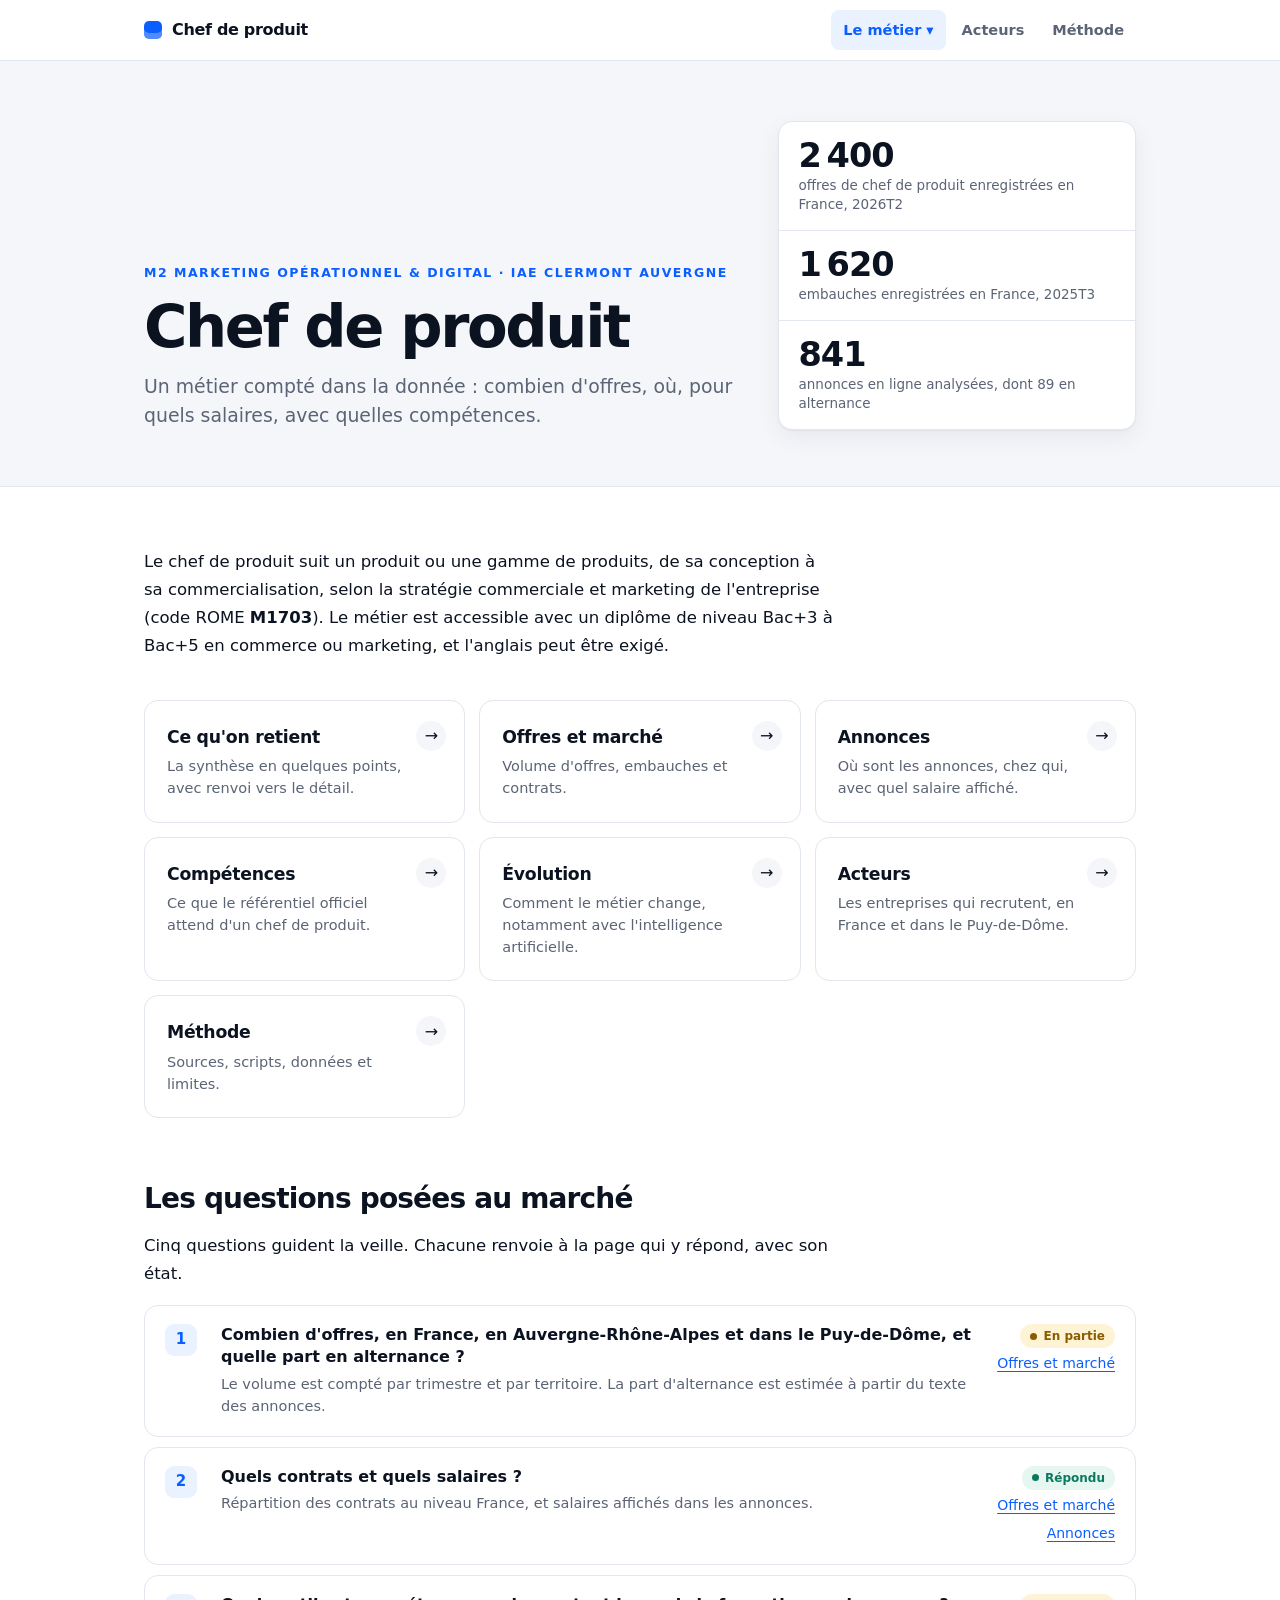
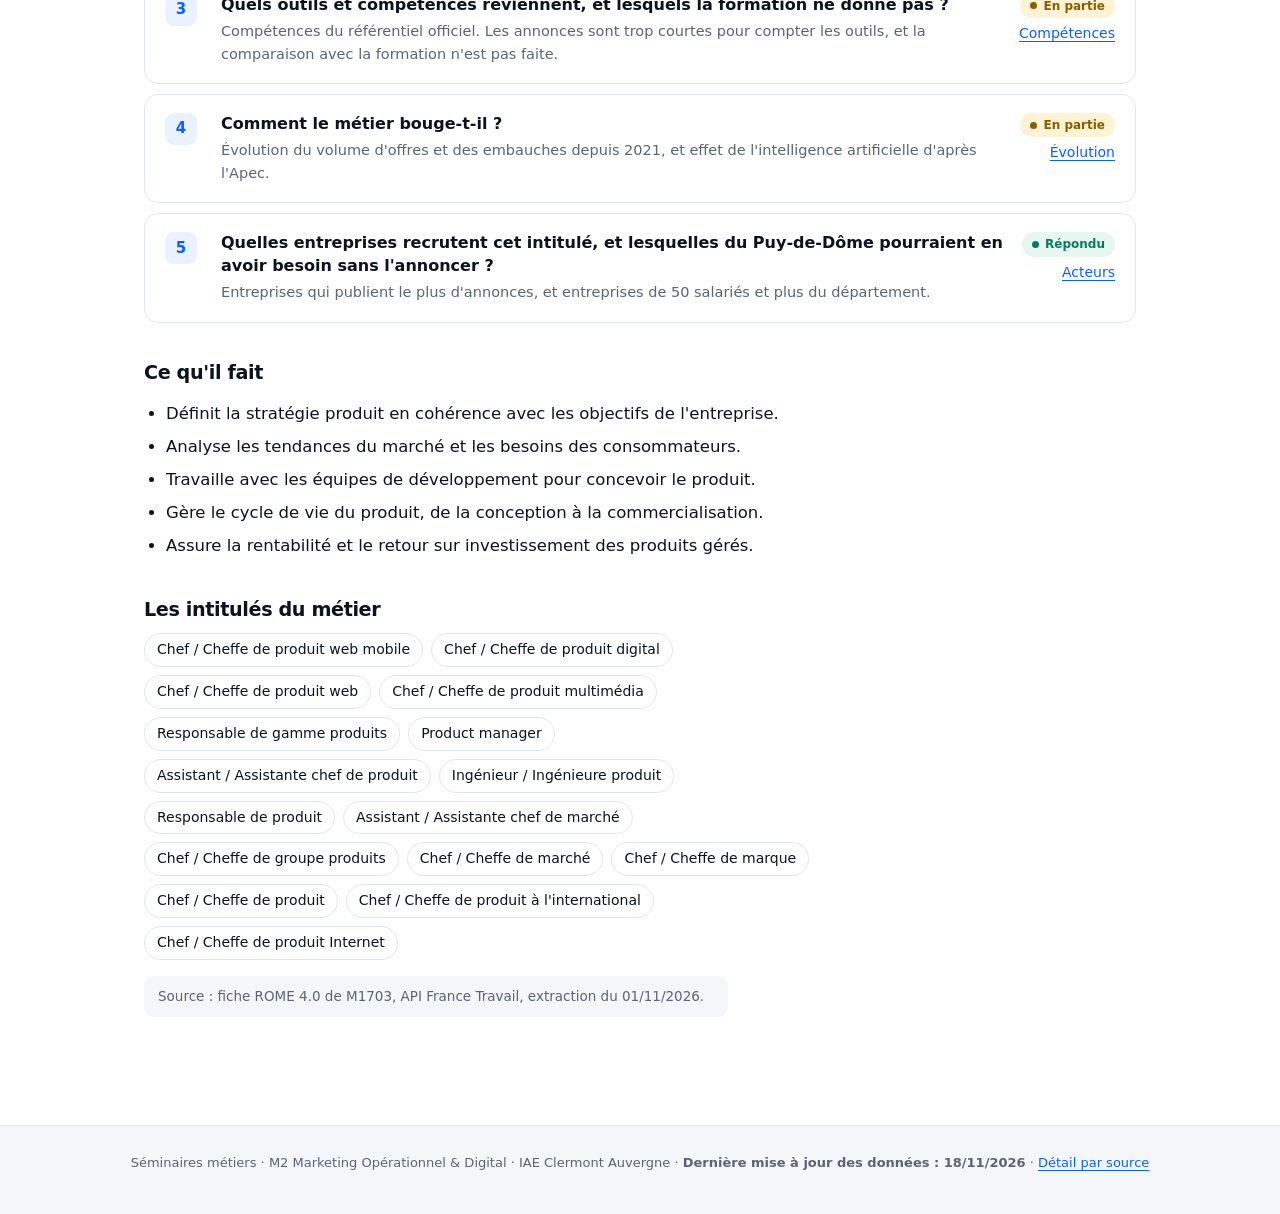
==== index.html @ 7cf9a674 "Dates de mise a jour : pied de page, dates par source dans Methode, phrase obsolete corrigee Co-Auth" ====
<!doctype html>
<html lang="fr">
<head>
<meta charset="utf-8">
<meta name="viewport" content="width=device-width, initial-scale=1">
<title>Chef de produit · veille métier</title>
<link rel="icon" href="data:image/svg+xml,%3Csvg xmlns='http://www.w3.org/2000/svg' viewBox='0 0 32 32'%3E%3Crect width='32' height='32' rx='7' fill='%230b5fff'/%3E%3C/svg%3E">
<link rel="stylesheet" href="style.css?v=202611182126">
</head>
<body>
<main class="accueil">
  <h1>Chef de produit</h1>
  <p class="chapeau">Un métier compté dans la donnée : combien d'offres, où, pour quels salaires, avec quelles compétences.</p>

  <div class="texte">
    <p>Le chef de produit suit un produit ou une gamme de produits, de sa conception à sa commercialisation, selon la stratégie commerciale et marketing de l'entreprise (code ROME <strong>M1703</strong>). Le métier est accessible avec un diplôme de niveau Bac+3 à Bac+5 en commerce ou marketing, et l'anglais peut être exigé.</p>
  </div>

  <div class="boutons">
    <a class="bouton" href="synthese.html"><strong>Ce qu'on retient</strong><span>La synthèse en quelques points, avec renvoi vers le détail.</span></a>
    <a class="bouton" href="offres.html"><strong>Offres et marché</strong><span>Volume d'offres, embauches et contrats.</span></a>
    <a class="bouton" href="annonces.html"><strong>Annonces</strong><span>Où sont les annonces, chez qui, avec quel salaire affiché.</span></a>
    <a class="bouton" href="competences.html"><strong>Compétences</strong><span>Ce que le référentiel officiel attend d'un chef de produit.</span></a>
    <a class="bouton" href="evolution.html"><strong>Évolution</strong><span>Comment le métier change, notamment avec l'intelligence artificielle.</span></a>
    <a class="bouton" href="acteurs.html"><strong>Acteurs</strong><span>Les entreprises qui recrutent, en France et dans le Puy-de-Dôme.</span></a>
    <a class="bouton" href="methode.html"><strong>Méthode</strong><span>Sources, scripts, données et limites.</span></a>
  </div>

  <section class="questions">
    <h2>Les questions posées au marché</h2>
    <p>Cinq questions guident la veille. Chacune renvoie à la page qui y répond, avec son état.</p>
    <ol>
      <li>
        <div class="q-texte"><strong>Combien d'offres, en France, en Auvergne-Rhône-Alpes et dans le Puy-de-Dôme, et quelle part en alternance ?</strong>
        <span>Le volume est compté par trimestre et par territoire. La part d'alternance est estimée à partir du texte des annonces.</span></div>
        <div class="q-etat"><em class="partiel">En partie</em><a href="offres.html">Offres et marché</a></div>
      </li>
      <li>
        <div class="q-texte"><strong>Quels contrats et quels salaires ?</strong>
        <span>Répartition des contrats au niveau France, et salaires affichés dans les annonces.</span></div>
        <div class="q-etat"><em class="repondu">Répondu</em><a href="offres.html">Offres et marché</a><a href="annonces.html">Annonces</a></div>
      </li>
      <li>
        <div class="q-texte"><strong>Quels outils et compétences reviennent, et lesquels la formation ne donne pas ?</strong>
        <span>Compétences du référentiel officiel. Les annonces sont trop courtes pour compter les outils, et la comparaison avec la formation n'est pas faite.</span></div>
        <div class="q-etat"><em class="partiel">En partie</em><a href="competences.html">Compétences</a></div>
      </li>
      <li>
        <div class="q-texte"><strong>Comment le métier bouge-t-il ?</strong>
        <span>Évolution du volume d'offres et des embauches depuis 2021, et effet de l'intelligence artificielle d'après l'Apec.</span></div>
        <div class="q-etat"><em class="partiel">En partie</em><a href="evolution.html">Évolution</a></div>
      </li>
      <li>
        <div class="q-texte"><strong>Quelles entreprises recrutent cet intitulé, et lesquelles du Puy-de-Dôme pourraient en avoir besoin sans l'annoncer ?</strong>
        <span>Entreprises qui publient le plus d'annonces, et entreprises de 50 salariés et plus du département.</span></div>
        <div class="q-etat"><em class="repondu">Répondu</em><a href="acteurs.html">Acteurs</a></div>
      </li>
    </ol>
  </section>

  <div class="texte">
    <h2>Ce qu'il fait</h2>
    <ul class="liste">
      <li>Définit la stratégie produit en cohérence avec les objectifs de l'entreprise.</li>
      <li>Analyse les tendances du marché et les besoins des consommateurs.</li>
      <li>Travaille avec les équipes de développement pour concevoir le produit.</li>
      <li>Gère le cycle de vie du produit, de la conception à la commercialisation.</li>
      <li>Assure la rentabilité et le retour sur investissement des produits gérés.</li>
    </ul>

    <h2>Les intitulés du métier</h2>
    <ul class="puces" id="appellations"></ul>
    <p class="source" style="margin-top:16px">Source : fiche ROME 4.0 de M1703, API France Travail, extraction du <span class="date"></span>.</p>
  </div>
</main>
<script src="donnees.js?v=202611182126"></script>
<script src="commun.js?v=202611182126"></script>
<script>
(function () {
  var D = window.DONNEES;
  document.querySelectorAll(".date").forEach(function (e) { e.textContent = D.extraction; });
  document.getElementById("appellations").innerHTML = D.appellations.map(function (a) { return "<li>" + a + "</li>"; }).join("");
})();
</script>
</body>
</html>
---- style.css ----
/* Style sobre et net : blanc, encre, un bleu vif, filets fins. Aucune police ni bibliothèque externe. Thème clair uniquement. */
:root {
  color-scheme: light;
  --fond: #ffffff; --bande: #f4f6fa; --carte: #ffffff; --texte: #0b1220; --discret: #5b6475; --trait: #e2e6ee;
  --encre: #0b1220; --accent: #0b5fff; --accent-doux: #eaf1ff;
  --limite: #5a3d00; --limite-fond: #fff7e3; --limite-trait: #f2a900;
  --serie1: #0b5fff; --serie2: #e5484d; --serie3: #0f9d7a;
  --police: "Inter", "Segoe UI Variable Display", "Segoe UI Variable", "Segoe UI", system-ui, -apple-system, Roboto, "Helvetica Neue", Arial, sans-serif;
  --ombre: 0 1px 2px rgba(11, 18, 32, .04), 0 8px 24px rgba(11, 18, 32, .06);
}
* { box-sizing: border-box; }
html { scroll-behavior: smooth; }
body { margin: 0; background: var(--fond); color: var(--texte); font: 16.5px/1.7 var(--police); -webkit-font-smoothing: antialiased; font-feature-settings: "tnum" 1, "cv11" 1; }
a { color: var(--accent); text-underline-offset: 3px; }
::selection { background: var(--accent); color: #fff; }

/* Navigation fixe, en verre dépoli */
header.site { position: sticky; top: 0; z-index: 30; background: rgba(255, 255, 255, .82); -webkit-backdrop-filter: saturate(180%) blur(14px); backdrop-filter: saturate(180%) blur(14px); border-bottom: 1px solid var(--trait); }
header.site .barre { max-width: 1040px; margin: 0 auto; padding: 0 24px; display: flex; align-items: center; justify-content: space-between; gap: 20px; min-height: 60px; }
header.site a { text-decoration: none; }
header.site .titre { color: var(--texte); font-weight: 750; font-size: 16px; letter-spacing: -.02em; display: flex; align-items: center; gap: 10px; white-space: nowrap; }
header.site .titre::before { content: ""; width: 18px; height: 18px; background: var(--accent); border-radius: 5px; box-shadow: inset 0 -6px 0 rgba(255, 255, 255, .28); }
header.site nav { display: flex; gap: 4px; align-items: center; }
header.site nav > a, header.site .menu-bouton { color: var(--discret); padding: 8px 12px; white-space: nowrap; border: 0; border-radius: 8px; font: inherit; font-size: 14.5px; font-weight: 550; background: none; cursor: pointer; transition: background .12s, color .12s; }
header.site nav > a:hover, header.site .menu-bouton:hover, header.site .menu.ouvert .menu-bouton { color: var(--texte); background: var(--bande); }
header.site nav > a[aria-current], header.site .menu-bouton[aria-current] { color: var(--accent); background: var(--accent-doux); }
header.site .menu { position: relative; display: flex; }
header.site .menu-liste { display: none; position: absolute; top: calc(100% + 6px); left: 0; z-index: 40; min-width: 230px; background: #fff; border: 1px solid var(--trait); border-radius: 12px; box-shadow: 0 16px 40px rgba(11, 18, 32, .14); padding: 6px; }
header.site .menu:hover .menu-liste, header.site .menu:focus-within .menu-liste, header.site .menu.ouvert .menu-liste { display: block; }
header.site .menu::after { content: ""; position: absolute; left: 0; right: 0; top: 100%; height: 8px; }
header.site .menu-liste a { display: block; color: var(--texte); padding: 9px 12px; border-radius: 8px; font-size: 14.5px; font-weight: 500; }
header.site .menu-liste a:hover { background: var(--bande); }
header.site .menu-liste a[aria-current] { color: var(--accent); background: var(--accent-doux); font-weight: 650; }
@media (max-width: 760px) { header.site .barre { flex-direction: column; align-items: flex-start; gap: 2px; padding: 10px 20px 6px; } header.site nav { margin-left: -12px; flex-wrap: wrap; } }

/* Bandeau d'en-tête de chaque page */
.hero { background: var(--bande); border-bottom: 1px solid var(--trait); }
.hero .contenu { max-width: 1040px; margin: 0 auto; padding: 60px 24px 56px; display: grid; grid-template-columns: minmax(0, 1fr); gap: 36px; align-items: end; }
.hero-accueil .contenu { grid-template-columns: minmax(0, 1.25fr) minmax(0, .75fr); }
.hero .surtitre { margin: 0 0 14px; font-size: 12.5px; font-weight: 650; letter-spacing: .12em; text-transform: uppercase; color: var(--accent); }
.hero h1 { margin: 0 0 14px; font-size: clamp(2.3rem, 5.4vw, 3.7rem); line-height: 1.03; font-weight: 780; letter-spacing: -.04em; max-width: 18ch; }
.hero p.chapeau { margin: 0; color: var(--discret); font-size: 1.18rem; line-height: 1.55; max-width: 52ch; }
.hero-chiffres { display: grid; gap: 0; background: #fff; border: 1px solid var(--trait); border-radius: 14px; box-shadow: var(--ombre); }
.hero-chiffres > div { padding: 16px 20px; border-top: 1px solid var(--trait); }
.hero-chiffres > div:first-child { border-top: 0; }
.hero-chiffres .valeur { font-size: 2.1rem; line-height: 1.05; font-weight: 780; letter-spacing: -.03em; }
.hero-chiffres .legende { font-size: 13.5px; color: var(--discret); margin-top: 3px; line-height: 1.4; }
@media (max-width: 820px) { .hero-accueil .contenu { grid-template-columns: 1fr; } .hero .contenu { padding: 40px 20px 38px; } }

/* Contenu */
main { max-width: 1040px; margin: 0 auto; padding: 44px 24px 88px; }
h2 { font-size: 1.75rem; line-height: 1.2; margin: 64px 0 10px; font-weight: 750; letter-spacing: -.03em; }
main > h2:first-child, .questions h2 { margin-top: 0; }
h3 { font-size: 1.1rem; margin: 32px 0 6px; font-weight: 680; letter-spacing: -.01em; }
p { max-width: 68ch; }
ul.liste, ol.liste { padding-left: 22px; max-width: 68ch; }
ul.liste li, ol.liste li { margin: 5px 0; }
code { font-family: "Cascadia Mono", "SF Mono", Consolas, monospace; font-size: .84em; background: var(--bande); border: 1px solid var(--trait); padding: 1px 6px; border-radius: 5px; }

/* Page d'accueil */
.accueil .texte { max-width: 66ch; margin-top: 0; }
.accueil .texte h2 { font-size: 1.2rem; margin: 38px 0 6px; letter-spacing: -.02em; }
.puces { display: flex; flex-wrap: wrap; gap: 8px; padding: 0; list-style: none; margin: 12px 0 0; }
.puces li { border: 1px solid var(--trait); padding: 4px 12px; font-size: 14px; border-radius: 999px; background: #fff; font-weight: 500; }
.boutons { display: grid; grid-template-columns: repeat(auto-fill, minmax(290px, 1fr)); gap: 14px; margin: 40px 0 0; }
.bouton { position: relative; display: block; text-decoration: none; color: var(--texte); padding: 22px 56px 22px 22px; background: #fff; border: 1px solid var(--trait); border-radius: 14px; transition: border-color .15s, transform .15s, box-shadow .15s; }
.bouton::after { content: "→"; position: absolute; right: 18px; top: 20px; width: 30px; height: 30px; border-radius: 50%; background: var(--bande); color: var(--texte); display: grid; place-items: center; font-size: 1rem; transition: background .15s, color .15s; }
.bouton:hover { border-color: var(--accent); transform: translateY(-2px); box-shadow: var(--ombre); }
.bouton:hover::after { background: var(--accent); color: #fff; }
.bouton strong { display: block; font-size: 1.08rem; font-weight: 700; letter-spacing: -.015em; margin-bottom: 4px; }
.bouton span { font-size: 14.5px; color: var(--discret); line-height: 1.5; display: block; }

/* Questions posées au marché */
.questions { margin-top: 64px; }
.questions ol { list-style: none; padding: 0; margin: 16px 0 0; counter-reset: q; display: grid; gap: 10px; }
.questions li { counter-increment: q; display: grid; grid-template-columns: 40px 1fr auto; gap: 4px 16px; align-items: start; padding: 18px 20px; background: #fff; border: 1px solid var(--trait); border-radius: 14px; }
.questions li::before { content: counter(q); width: 32px; height: 32px; border-radius: 9px; background: var(--accent-doux); color: var(--accent); font-weight: 750; display: grid; place-items: center; font-size: 15px; }
.q-texte strong { display: block; font-size: 1rem; line-height: 1.4; font-weight: 650; }
.q-texte span { display: block; margin-top: 4px; font-size: 14.5px; color: var(--discret); line-height: 1.55; }
.q-etat { display: flex; flex-direction: column; align-items: flex-end; gap: 4px; font-size: 14px; white-space: nowrap; }
.q-etat em { font-style: normal; font-size: 12px; font-weight: 650; display: inline-flex; align-items: center; gap: 6px; padding: 2px 10px; border-radius: 999px; }
.q-etat em::before { content: ""; width: 7px; height: 7px; border-radius: 50%; background: currentColor; }
.q-etat em.repondu { color: #0a7a5e; background: #e6f6f1; }
.q-etat em.partiel { color: #8a5b00; background: #fff3d6; }
@media (max-width: 640px) { .questions li { grid-template-columns: 36px 1fr; padding: 16px; } .q-etat { grid-column: 2; flex-direction: row; flex-wrap: wrap; align-items: center; gap: 6px 14px; } }

/* Chiffres clés */
.cartes { display: grid; grid-template-columns: repeat(auto-fit, minmax(200px, 1fr)); gap: 14px; margin: 28px 0; }
.carte { padding: 18px 20px 16px; background: #fff; border: 1px solid var(--trait); border-radius: 14px; }
.carte .valeur { font-size: 2.2rem; line-height: 1.05; font-weight: 780; letter-spacing: -.035em; }
.carte .legende { margin-top: 6px; font-size: 14px; line-height: 1.45; color: var(--discret); }

/* Sources et limites */
.source { font-size: 13.5px; line-height: 1.6; color: var(--discret); background: var(--bande); border-radius: 10px; padding: 10px 14px; margin: 12px 0 20px; max-width: 68ch; }
.limite { font-size: 15px; line-height: 1.6; padding: 14px 18px; margin: 16px 0; border: 1px solid #f3dca0; border-left: 4px solid var(--limite-trait); border-radius: 10px; background: var(--limite-fond); color: var(--limite); max-width: 68ch; }
.limite strong:first-child { font-size: 11.5px; letter-spacing: .1em; text-transform: uppercase; margin-right: 6px; }

/* Graphiques */
figure { margin: 20px 0; padding: 16px 16px 10px; background: #fff; border: 1px solid var(--trait); border-radius: 14px; }
figure svg { width: 100%; height: auto; display: block; }
figcaption { font-size: 13.5px; color: var(--discret); margin: 8px 2px 2px; }
.duo { display: grid; grid-template-columns: 1fr 1fr; gap: 16px; }
.duo figure { margin: 0; }
@media (max-width: 720px) { .duo { grid-template-columns: 1fr; } }

/* Carte de France */
.carte-zone { display: grid; grid-template-columns: minmax(0, 1.15fr) minmax(0, .85fr); gap: 16px; align-items: start; margin: 14px 0; }
.carte-zone figure { margin: 0; }
.carte-france svg { max-height: 520px; }
.carte-niveaux { display: inline-flex; padding: 3px; background: var(--bande); border-radius: 10px; margin: 0 0 10px; }
.carte-niveaux button { font: inherit; font-size: 13.5px; font-weight: 600; padding: 6px 16px; border: 0; border-radius: 8px; background: transparent; color: var(--discret); cursor: pointer; }
.carte-niveaux button.actif { background: #fff; color: var(--texte); box-shadow: 0 1px 3px rgba(11, 18, 32, .14); }
path.region { stroke: #fff; stroke-width: 1; cursor: pointer; outline: none; }
path.region:hover, path.region:focus-visible { stroke: var(--encre); stroke-width: 2; }
path.region.choisie { stroke: var(--encre); stroke-width: 3; }
.carte-detail { background: #fff; border: 1px solid var(--trait); border-radius: 14px; padding: 18px 20px; }
.carte-detail h4 { margin: 0 0 2px; font-size: 1.1rem; font-weight: 700; letter-spacing: -.02em; }
.carte-detail .gros { margin: 0; font-size: 2.4rem; font-weight: 780; letter-spacing: -.035em; color: var(--accent); line-height: 1.15; }
.carte-detail .discret { margin: 6px 0 4px; font-size: 14px; color: var(--discret); }
.carte-detail ul { margin: 4px 0 0; padding-left: 18px; font-size: 14.5px; }
.carte-detail li { margin: 2px 0; }
@media (max-width: 720px) { .carte-zone { grid-template-columns: 1fr; } }

/* Liste des annonces */
.recherche { display: flex; gap: 10px; flex-wrap: wrap; margin: 14px 0 6px; }
.recherche input[type="search"] { flex: 1 1 260px; font: inherit; font-size: 15px; padding: 11px 14px; border: 1px solid var(--trait); border-radius: 10px; background: #fff; color: var(--texte); }
.recherche input[type="search"]:focus { outline: 3px solid var(--accent-doux); border-color: var(--accent); }
.recherche select { font: inherit; font-size: 14.5px; padding: 10px 12px; border: 1px solid var(--trait); border-radius: 10px; background: #fff; color: var(--texte); max-width: 100%; }
.recherche select:focus { outline: 3px solid var(--accent-doux); border-color: var(--accent); }
.recherche button, .bouton-plus { font: inherit; font-size: 14px; font-weight: 600; padding: 10px 16px; border: 1px solid var(--trait); border-radius: 10px; background: #fff; color: var(--texte); cursor: pointer; transition: border-color .12s; }
.recherche button:hover, .bouton-plus:hover { border-color: var(--encre); }
.filtre-alt { display: flex; align-items: center; gap: 8px; font-size: 14px; font-weight: 600; padding: 10px 14px; border: 1px solid var(--trait); border-radius: 10px; background: #fff; cursor: pointer; }
.filtre-alt input { flex: none; width: 16px; height: 16px; accent-color: var(--accent); }
.bouton-plus { display: block; margin: 16px auto 4px; }
.discret-liste { font-size: 14px; color: var(--discret); margin: 6px 0 10px; }
ul.annonces { list-style: none; padding: 0; margin: 0; display: grid; gap: 8px; }
.annonce { padding: 16px 20px; background: #fff; border: 1px solid var(--trait); border-radius: 12px; transition: border-color .12s; }
.annonce:hover { border-color: #c5cddb; }
.a-tete { display: flex; justify-content: space-between; gap: 12px; align-items: baseline; }
.a-tete strong { font-size: 1.02rem; line-height: 1.35; font-weight: 680; letter-spacing: -.01em; }
.a-date { font-size: 13px; color: var(--discret); white-space: nowrap; }
.a-meta { font-size: 14.5px; color: var(--discret); margin: 3px 0 12px; line-height: 1.5; }
.a-lien { display: inline-block; font-size: 13.5px; font-weight: 650; text-decoration: none; padding: 7px 14px; border-radius: 8px; background: var(--encre); color: #fff; transition: background .12s; }
.a-lien:hover { background: var(--accent); }

/* Barres horizontales */
.barre-ligne { display: grid; grid-template-columns: minmax(110px, 190px) 1fr 52px; align-items: center; gap: 12px; padding: 5px 0; font-size: 14.5px; }
.barre-nom { overflow: hidden; text-overflow: ellipsis; white-space: nowrap; }
.barre-piste { background: var(--bande); height: 10px; border-radius: 99px; overflow: hidden; }
.barre-rempli { display: block; height: 100%; border-radius: 99px; }
.barre-valeur { text-align: right; font-weight: 700; }
@media (max-width: 560px) { .barre-ligne { grid-template-columns: minmax(80px, 120px) 1fr 44px; font-size: 13.5px; } }

/* Tableaux */
table { border-collapse: separate; border-spacing: 0; width: 100%; font-size: 15px; margin: 16px 0; background: #fff; border: 1px solid var(--trait); border-radius: 14px; overflow: hidden; }
th, td { text-align: left; padding: 12px 16px; vertical-align: top; }
th { background: #f8f9fc; color: var(--discret); font-size: 12px; letter-spacing: .08em; text-transform: uppercase; font-weight: 650; }
tr + tr td { border-top: 1px solid var(--trait); }
@media (max-width: 640px) { table { display: block; overflow-x: auto; } }

/* Blocs repliables */
details { background: #fff; border: 1px solid var(--trait); border-radius: 12px; padding: 0 18px; margin: 10px 0; max-width: 68ch; }
details[open] { padding-bottom: 6px; }
summary { cursor: pointer; font-weight: 650; padding: 14px 0; list-style: none; display: flex; justify-content: space-between; gap: 12px; }
summary::-webkit-details-marker { display: none; }
summary::after { content: "+"; font-size: 1.3rem; line-height: 1; color: var(--accent); }
details[open] summary::after { content: "–"; }
details p, details ul { font-size: 15px; }

/* Pied de page */
footer { background: var(--bande); border-top: 1px solid var(--trait); padding: 26px 24px 40px; font-size: 13px; color: var(--discret); text-align: center; }
@media (max-width: 560px) { body { font-size: 16px; } main { padding-top: 32px; } h2 { margin-top: 48px; } }
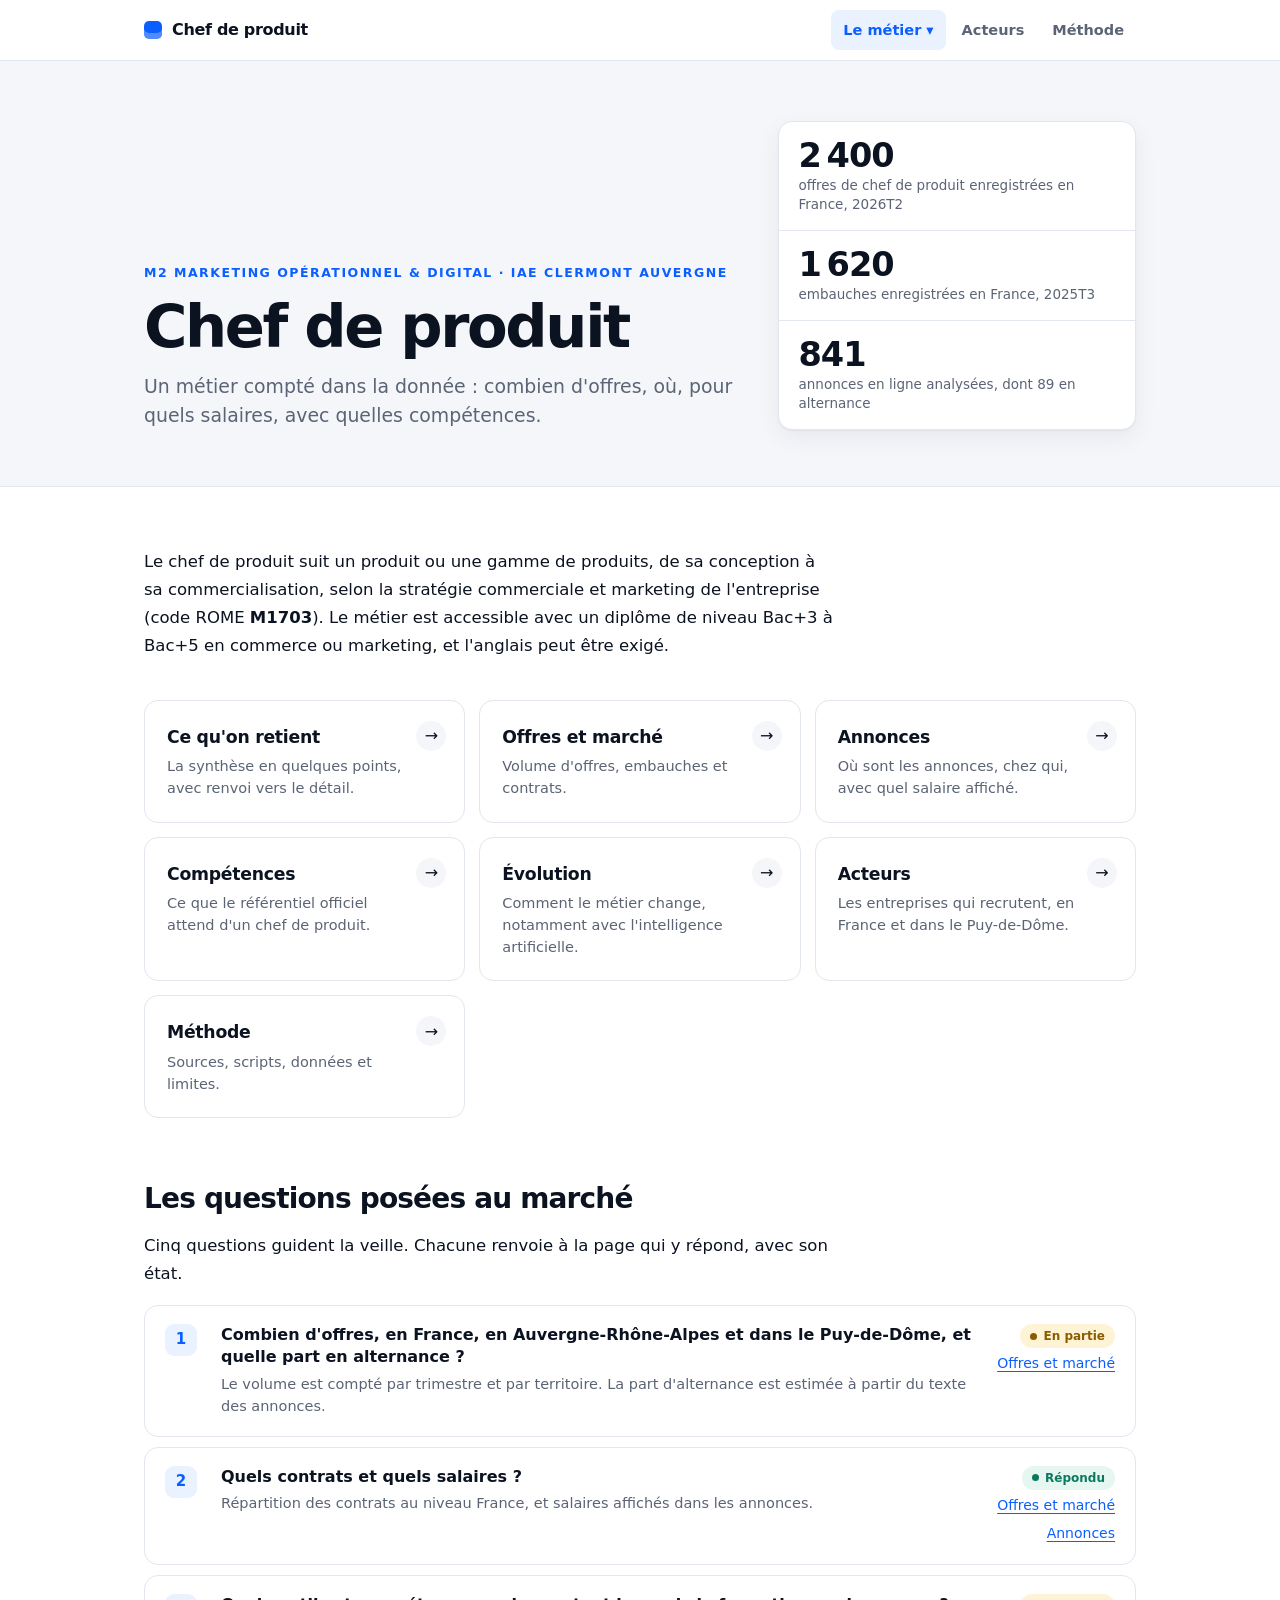
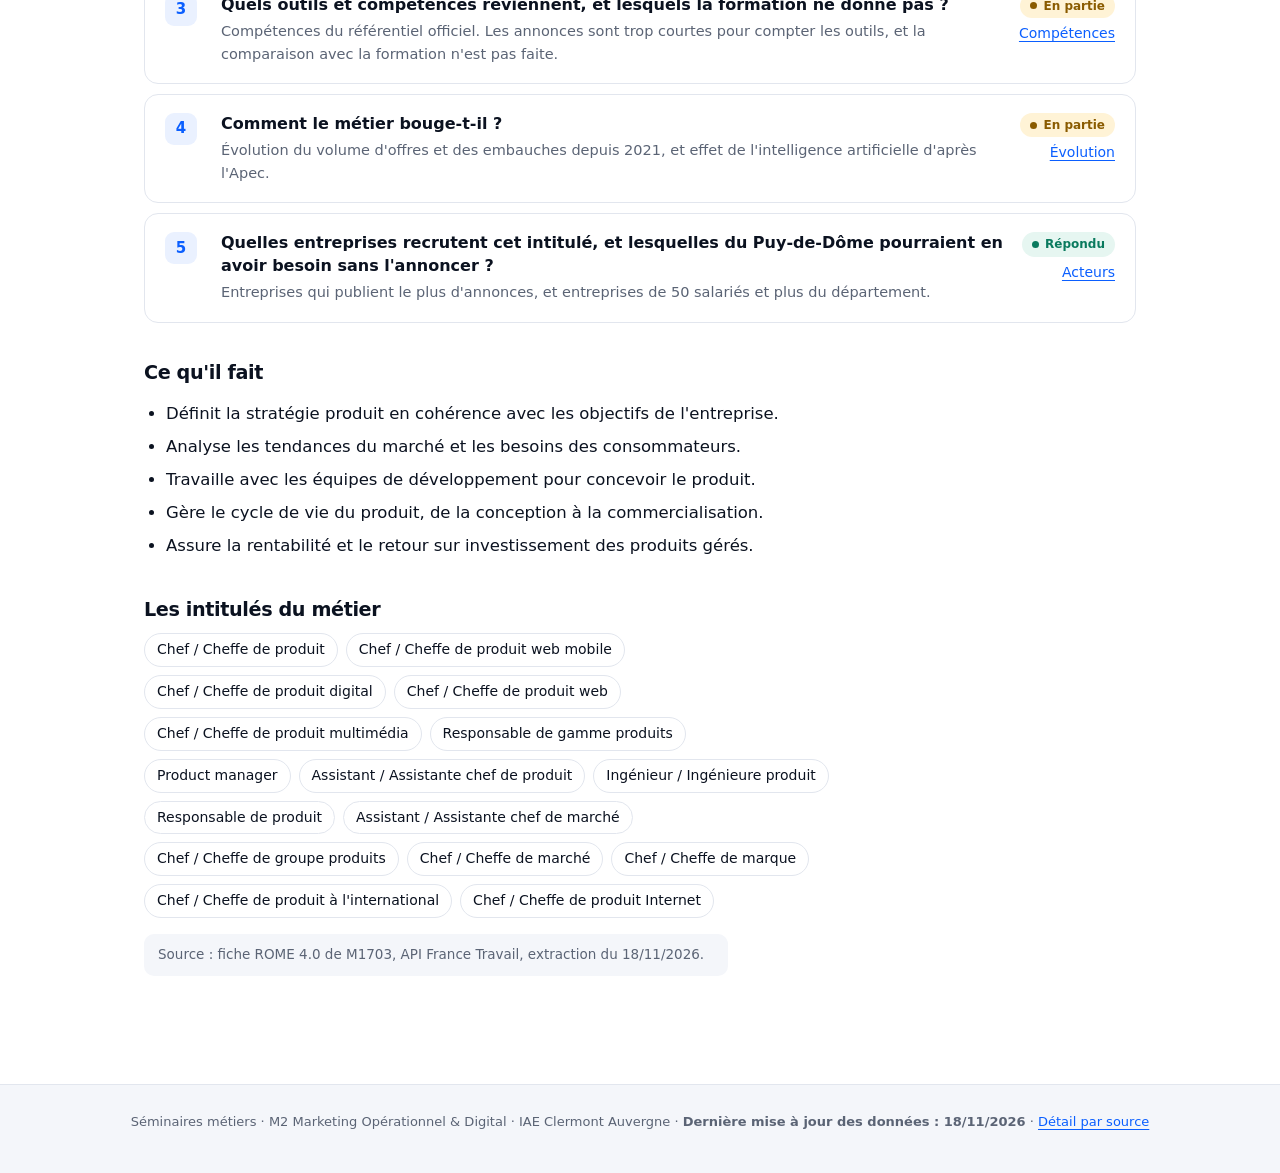
==== commit bc4abfbd: "Extractions France Travail du 18/11, niveaux de poste, pages par intitule du metier Co-Authored-By: " ====
--- a/index.html
+++ b/index.html
@@ -5,7 +5,7 @@
 <meta name="viewport" content="width=device-width, initial-scale=1">
 <title>Chef de produit · veille métier</title>
 <link rel="icon" href="data:image/svg+xml,%3Csvg xmlns='http://www.w3.org/2000/svg' viewBox='0 0 32 32'%3E%3Crect width='32' height='32' rx='7' fill='%230b5fff'/%3E%3C/svg%3E">
-<link rel="stylesheet" href="style.css?v=202611182126">
+<link rel="stylesheet" href="style.css?v=202611182140">
 </head>
 <body>
 <main class="accueil">
@@ -73,13 +73,16 @@
     <p class="source" style="margin-top:16px">Source : fiche ROME 4.0 de M1703, API France Travail, extraction du <span class="date"></span>.</p>
   </div>
 </main>
-<script src="donnees.js?v=202611182126"></script>
-<script src="commun.js?v=202611182126"></script>
+<script src="donnees.js?v=202611182140"></script>
+<script src="commun.js?v=202611182140"></script>
 <script>
 (function () {
   var D = window.DONNEES;
   document.querySelectorAll(".date").forEach(function (e) { e.textContent = D.extraction; });
-  document.getElementById("appellations").innerHTML = D.appellations.map(function (a) { return "<li>" + a + "</li>"; }).join("");
+  // Chaque intitulé ouvre sa fiche (intitule.html), l'appellation principale en premier.
+  var liste = (D.intitules || []).slice().sort(function (a, b) { return (a.type === "PRINCIPALE" ? 0 : 1) - (b.type === "PRINCIPALE" ? 0 : 1); });
+  document.getElementById("appellations").innerHTML = liste.map(function (a) {
+    return '<li><a href="intitule.html?code=' + encodeURIComponent(a.code) + '">' + a.nom + "</a></li>"; }).join("");
 })();
 </script>
 </body>
--- a/style.css
+++ b/style.css
@@ -61,7 +61,10 @@
 .accueil .texte { max-width: 66ch; margin-top: 0; }
 .accueil .texte h2 { font-size: 1.2rem; margin: 38px 0 6px; letter-spacing: -.02em; }
 .puces { display: flex; flex-wrap: wrap; gap: 8px; padding: 0; list-style: none; margin: 12px 0 0; }
-.puces li { border: 1px solid var(--trait); padding: 4px 12px; font-size: 14px; border-radius: 999px; background: #fff; font-weight: 500; }
+.puces li { border: 1px solid var(--trait); font-size: 14px; border-radius: 999px; background: #fff; font-weight: 500; transition: border-color .12s, background .12s; }
+.puces li a { display: block; padding: 4px 12px; color: var(--texte); text-decoration: none; }
+.puces li:hover { border-color: var(--accent); background: var(--accent-doux); }
+.puces li:hover a { color: var(--accent); }
 .boutons { display: grid; grid-template-columns: repeat(auto-fill, minmax(290px, 1fr)); gap: 14px; margin: 40px 0 0; }
 .bouton { position: relative; display: block; text-decoration: none; color: var(--texte); padding: 22px 56px 22px 22px; background: #fff; border: 1px solid var(--trait); border-radius: 14px; transition: border-color .15s, transform .15s, box-shadow .15s; }
 .bouton::after { content: "→"; position: absolute; right: 18px; top: 20px; width: 30px; height: 30px; border-radius: 50%; background: var(--bande); color: var(--texte); display: grid; place-items: center; font-size: 1rem; transition: background .15s, color .15s; }
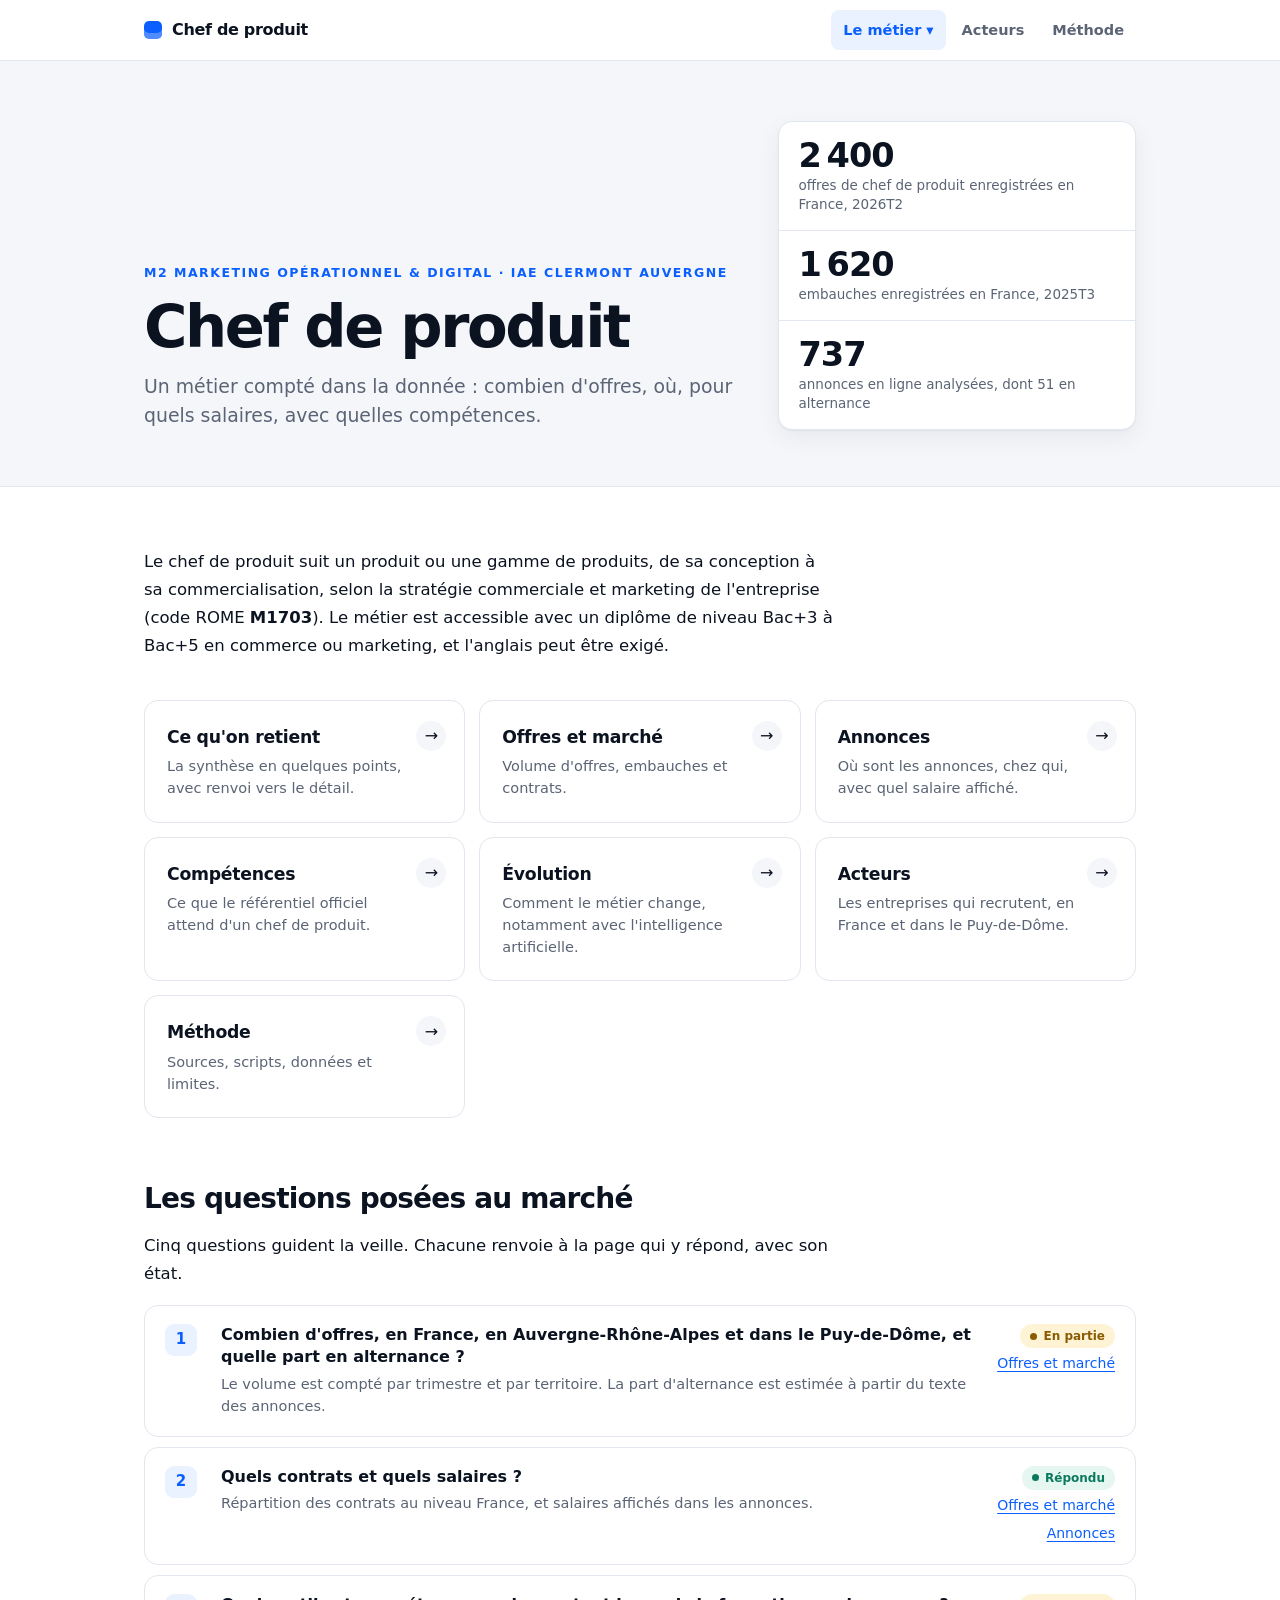
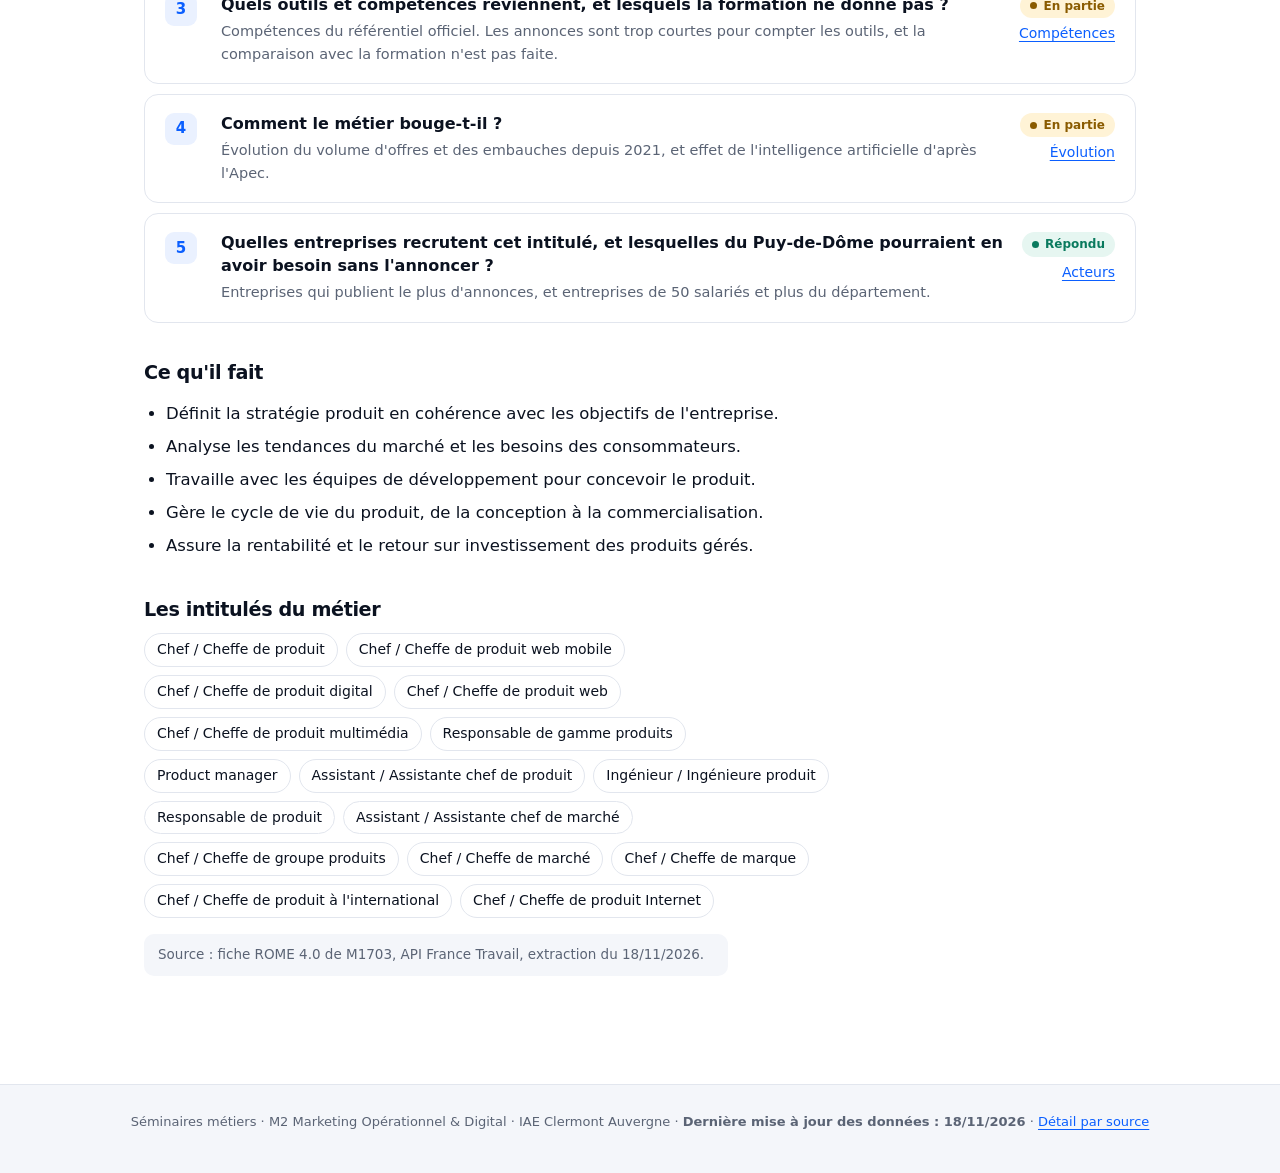
==== commit 51882eb3: "Extraction Adzuna du 18/11 : liste d'annonces a jour, filtre d'anciennete (15 jours par defaut) Co-A" ====
--- a/index.html
+++ b/index.html
@@ -5,7 +5,7 @@
 <meta name="viewport" content="width=device-width, initial-scale=1">
 <title>Chef de produit · veille métier</title>
 <link rel="icon" href="data:image/svg+xml,%3Csvg xmlns='http://www.w3.org/2000/svg' viewBox='0 0 32 32'%3E%3Crect width='32' height='32' rx='7' fill='%230b5fff'/%3E%3C/svg%3E">
-<link rel="stylesheet" href="style.css?v=202611182140">
+<link rel="stylesheet" href="style.css?v=202611182158">
 </head>
 <body>
 <main class="accueil">
@@ -73,8 +73,8 @@
     <p class="source" style="margin-top:16px">Source : fiche ROME 4.0 de M1703, API France Travail, extraction du <span class="date"></span>.</p>
   </div>
 </main>
-<script src="donnees.js?v=202611182140"></script>
-<script src="commun.js?v=202611182140"></script>
+<script src="donnees.js?v=202611182158"></script>
+<script src="commun.js?v=202611182158"></script>
 <script>
 (function () {
   var D = window.DONNEES;
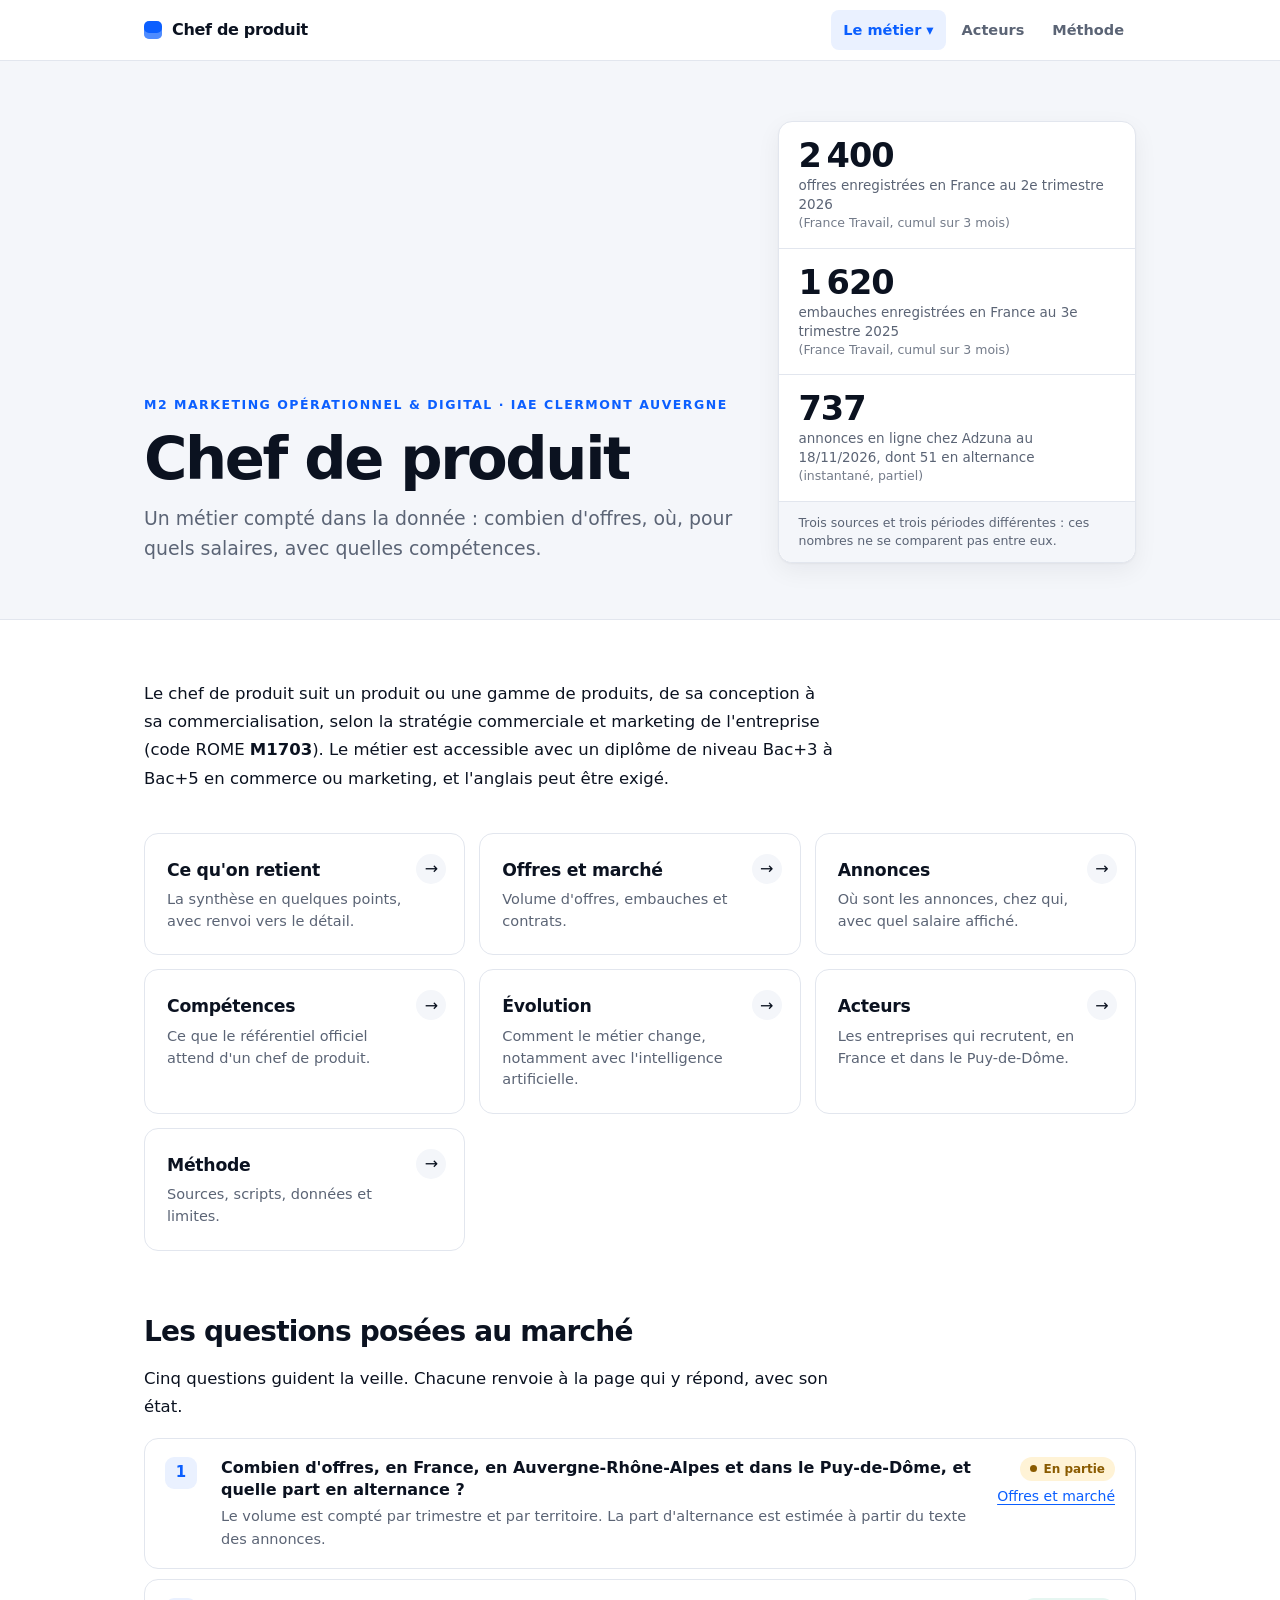
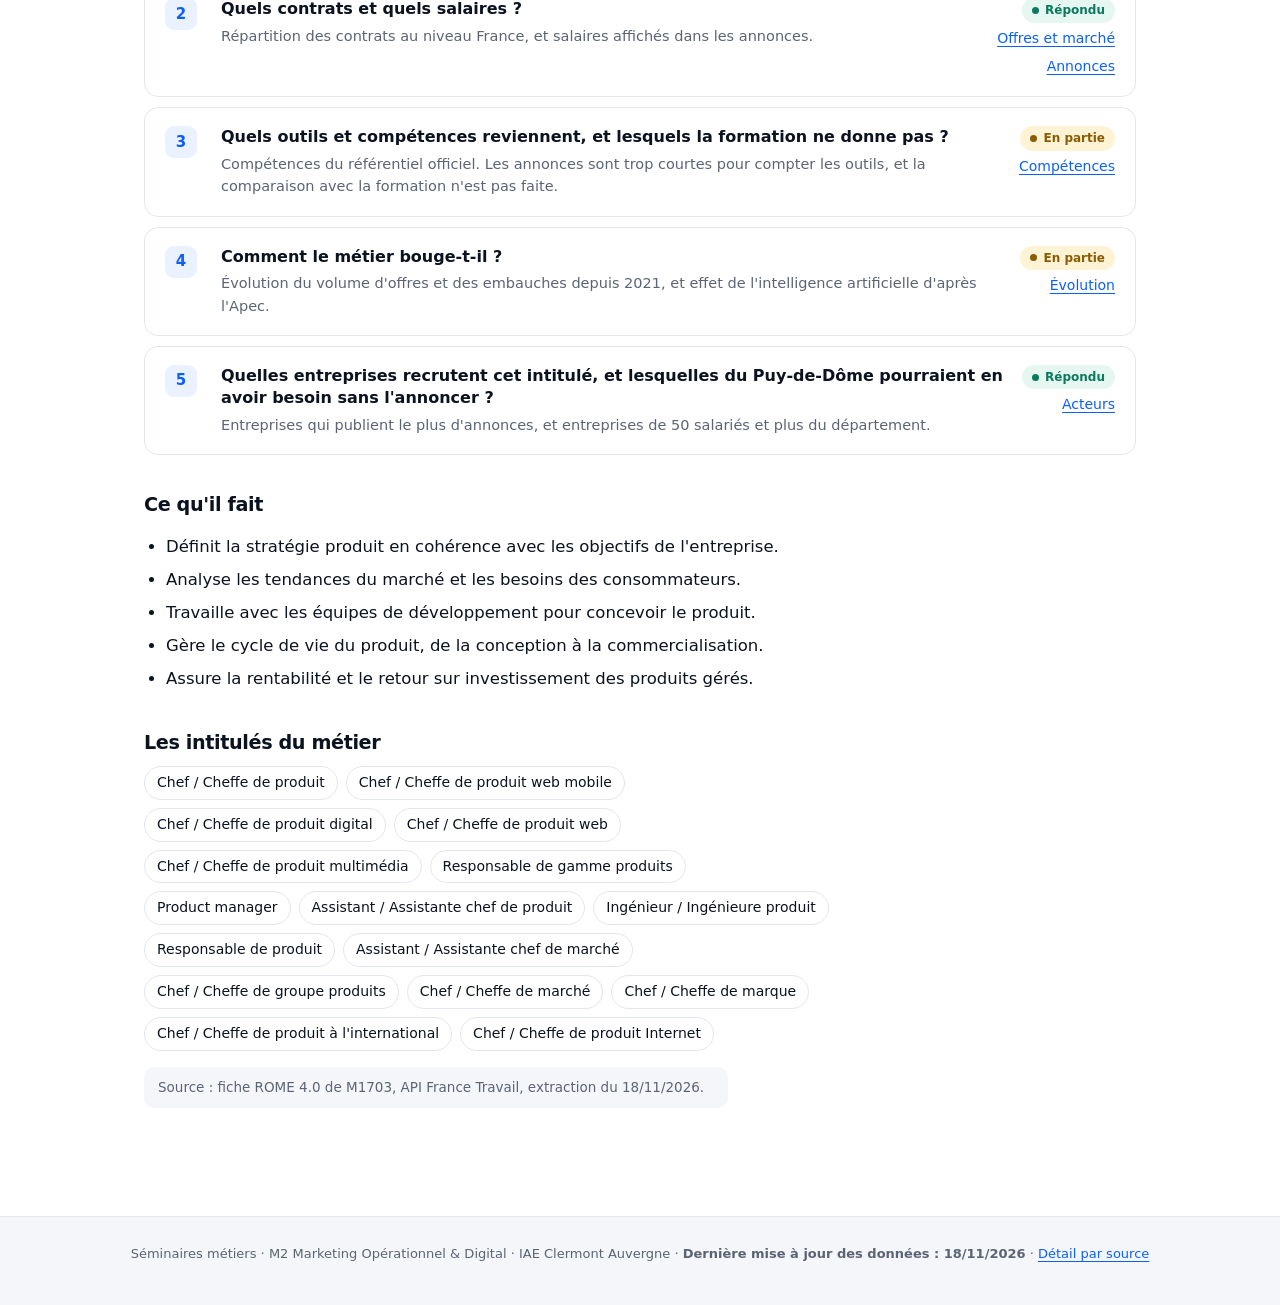
==== commit ec84cd94: "Chiffres de l'accueil et des annonces : source et periode explicites, Puy-de-Dome mis en contexte Co" ====
--- a/index.html
+++ b/index.html
@@ -5,7 +5,7 @@
 <meta name="viewport" content="width=device-width, initial-scale=1">
 <title>Chef de produit · veille métier</title>
 <link rel="icon" href="data:image/svg+xml,%3Csvg xmlns='http://www.w3.org/2000/svg' viewBox='0 0 32 32'%3E%3Crect width='32' height='32' rx='7' fill='%230b5fff'/%3E%3C/svg%3E">
-<link rel="stylesheet" href="style.css?v=202611182158">
+<link rel="stylesheet" href="style.css?v=202611182207">
 </head>
 <body>
 <main class="accueil">
@@ -73,8 +73,8 @@
     <p class="source" style="margin-top:16px">Source : fiche ROME 4.0 de M1703, API France Travail, extraction du <span class="date"></span>.</p>
   </div>
 </main>
-<script src="donnees.js?v=202611182158"></script>
-<script src="commun.js?v=202611182158"></script>
+<script src="donnees.js?v=202611182207"></script>
+<script src="commun.js?v=202611182207"></script>
 <script>
 (function () {
   var D = window.DONNEES;
--- a/style.css
+++ b/style.css
@@ -45,6 +45,8 @@
 .hero-chiffres > div:first-child { border-top: 0; }
 .hero-chiffres .valeur { font-size: 2.1rem; line-height: 1.05; font-weight: 780; letter-spacing: -.03em; }
 .hero-chiffres .legende { font-size: 13.5px; color: var(--discret); margin-top: 3px; line-height: 1.4; }
+.hero-chiffres .source-chiffre { display: block; font-size: 12.5px; opacity: .85; }
+.hero-chiffres > .note-chiffres { padding: 12px 20px; font-size: 12.5px; line-height: 1.45; color: var(--discret); background: var(--bande); border-radius: 0 0 14px 14px; }
 @media (max-width: 820px) { .hero-accueil .contenu { grid-template-columns: 1fr; } .hero .contenu { padding: 40px 20px 38px; } }
 
 /* Contenu */
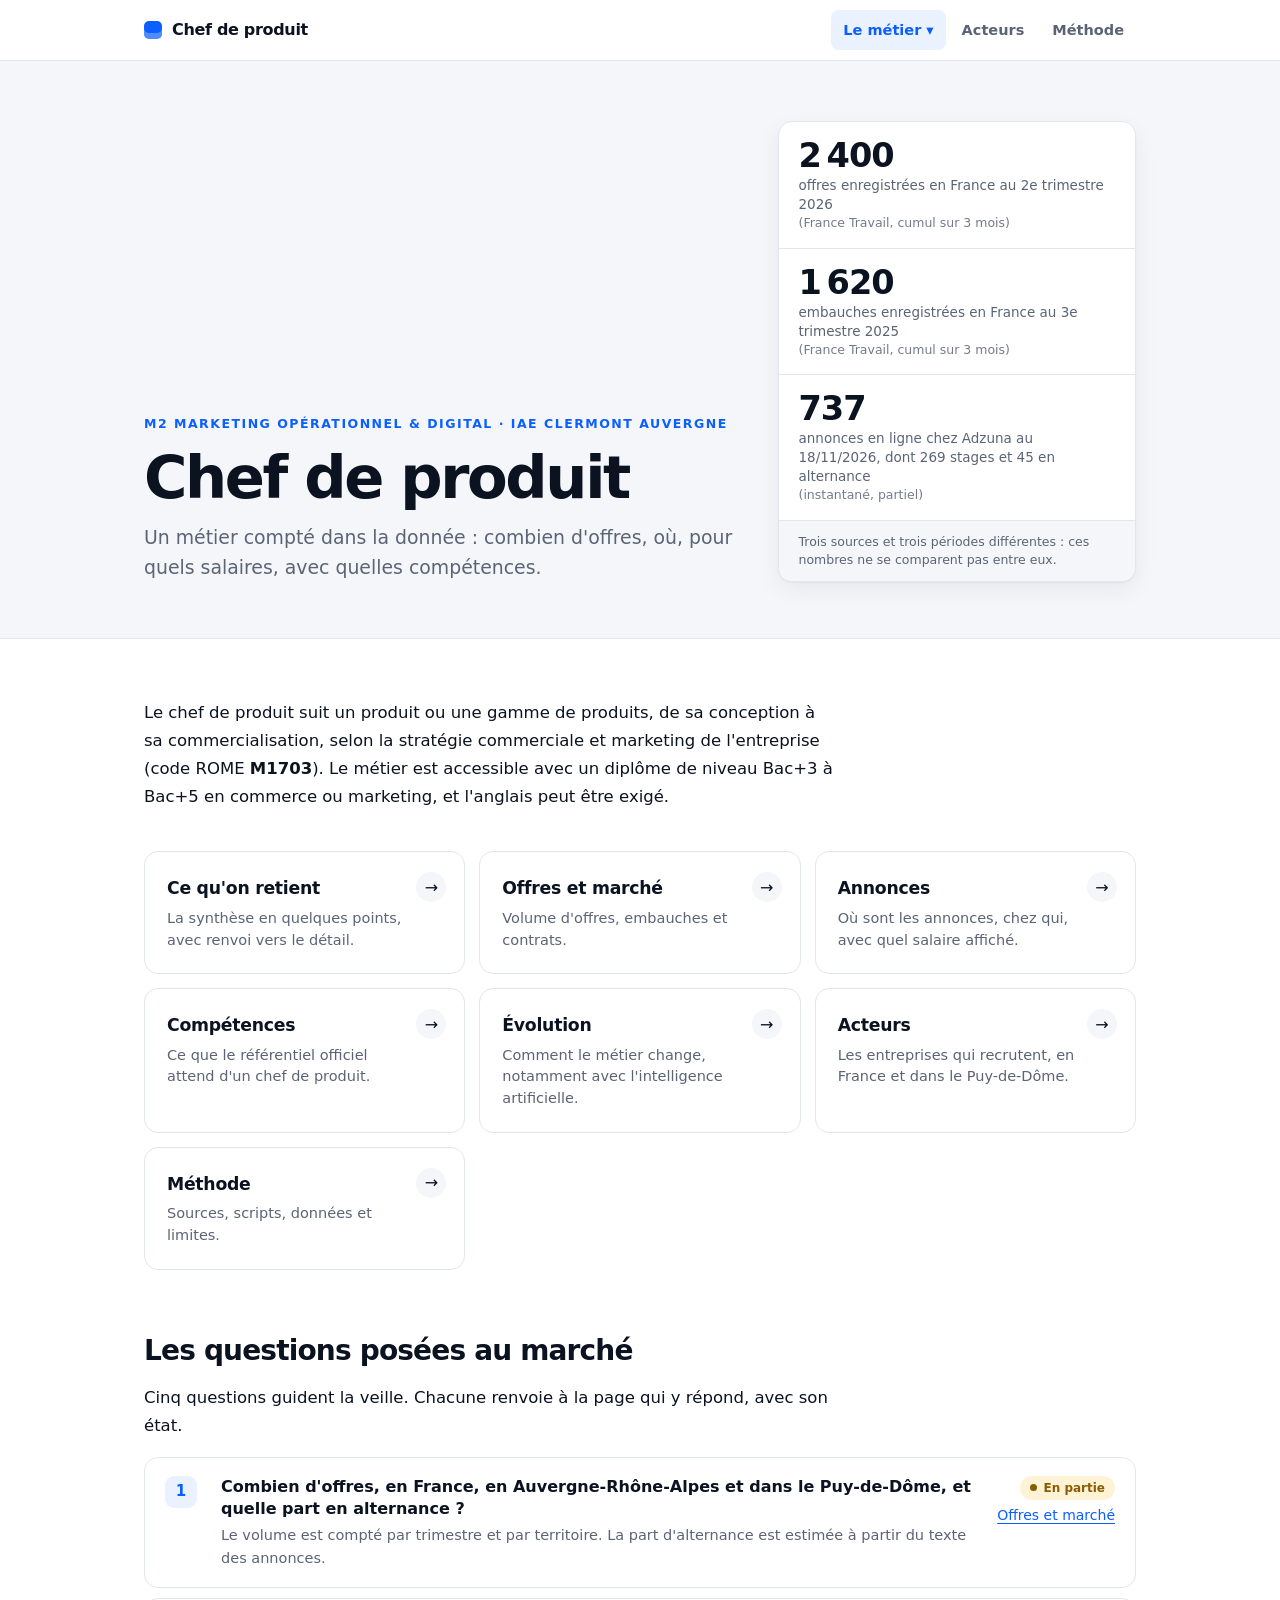
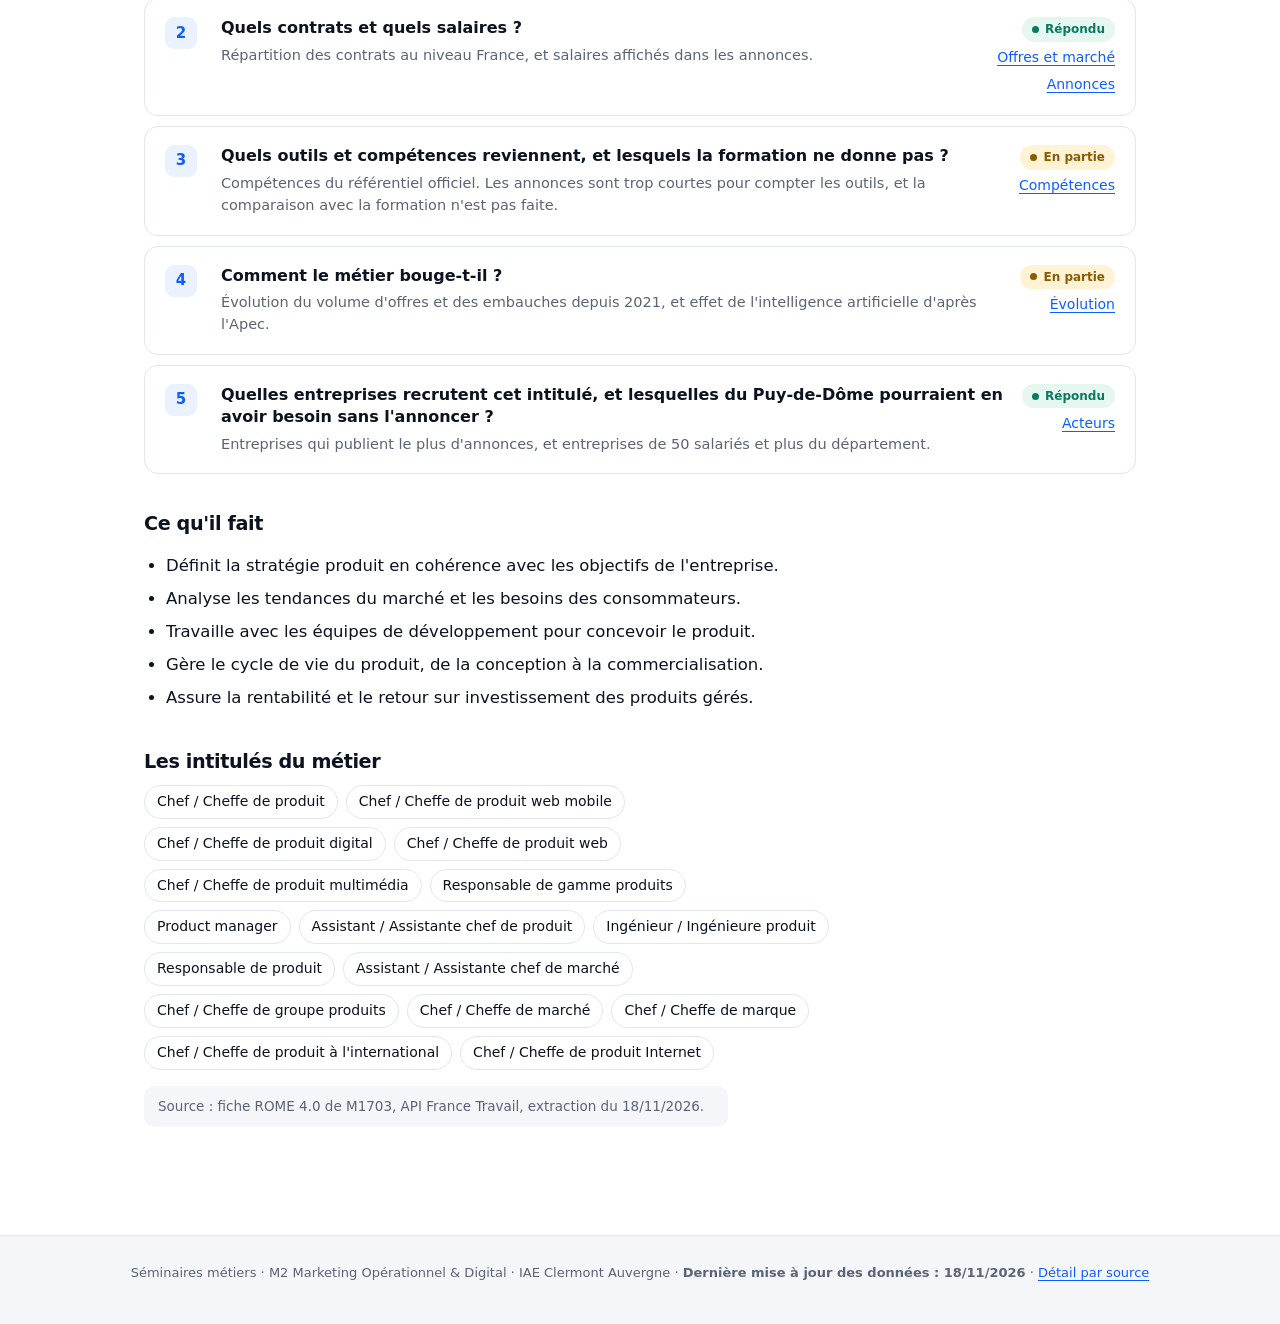
==== commit 0d9d0507: "Annonces : distinction emploi / alternance / stage, niveaux de poste hors stages, filtre type de pos" ====
--- a/index.html
+++ b/index.html
@@ -5,7 +5,7 @@
 <meta name="viewport" content="width=device-width, initial-scale=1">
 <title>Chef de produit · veille métier</title>
 <link rel="icon" href="data:image/svg+xml,%3Csvg xmlns='http://www.w3.org/2000/svg' viewBox='0 0 32 32'%3E%3Crect width='32' height='32' rx='7' fill='%230b5fff'/%3E%3C/svg%3E">
-<link rel="stylesheet" href="style.css?v=202611182207">
+<link rel="stylesheet" href="style.css?v=202611182217">
 </head>
 <body>
 <main class="accueil">
@@ -73,8 +73,8 @@
     <p class="source" style="margin-top:16px">Source : fiche ROME 4.0 de M1703, API France Travail, extraction du <span class="date"></span>.</p>
   </div>
 </main>
-<script src="donnees.js?v=202611182207"></script>
-<script src="commun.js?v=202611182207"></script>
+<script src="donnees.js?v=202611182217"></script>
+<script src="commun.js?v=202611182217"></script>
 <script>
 (function () {
   var D = window.DONNEES;
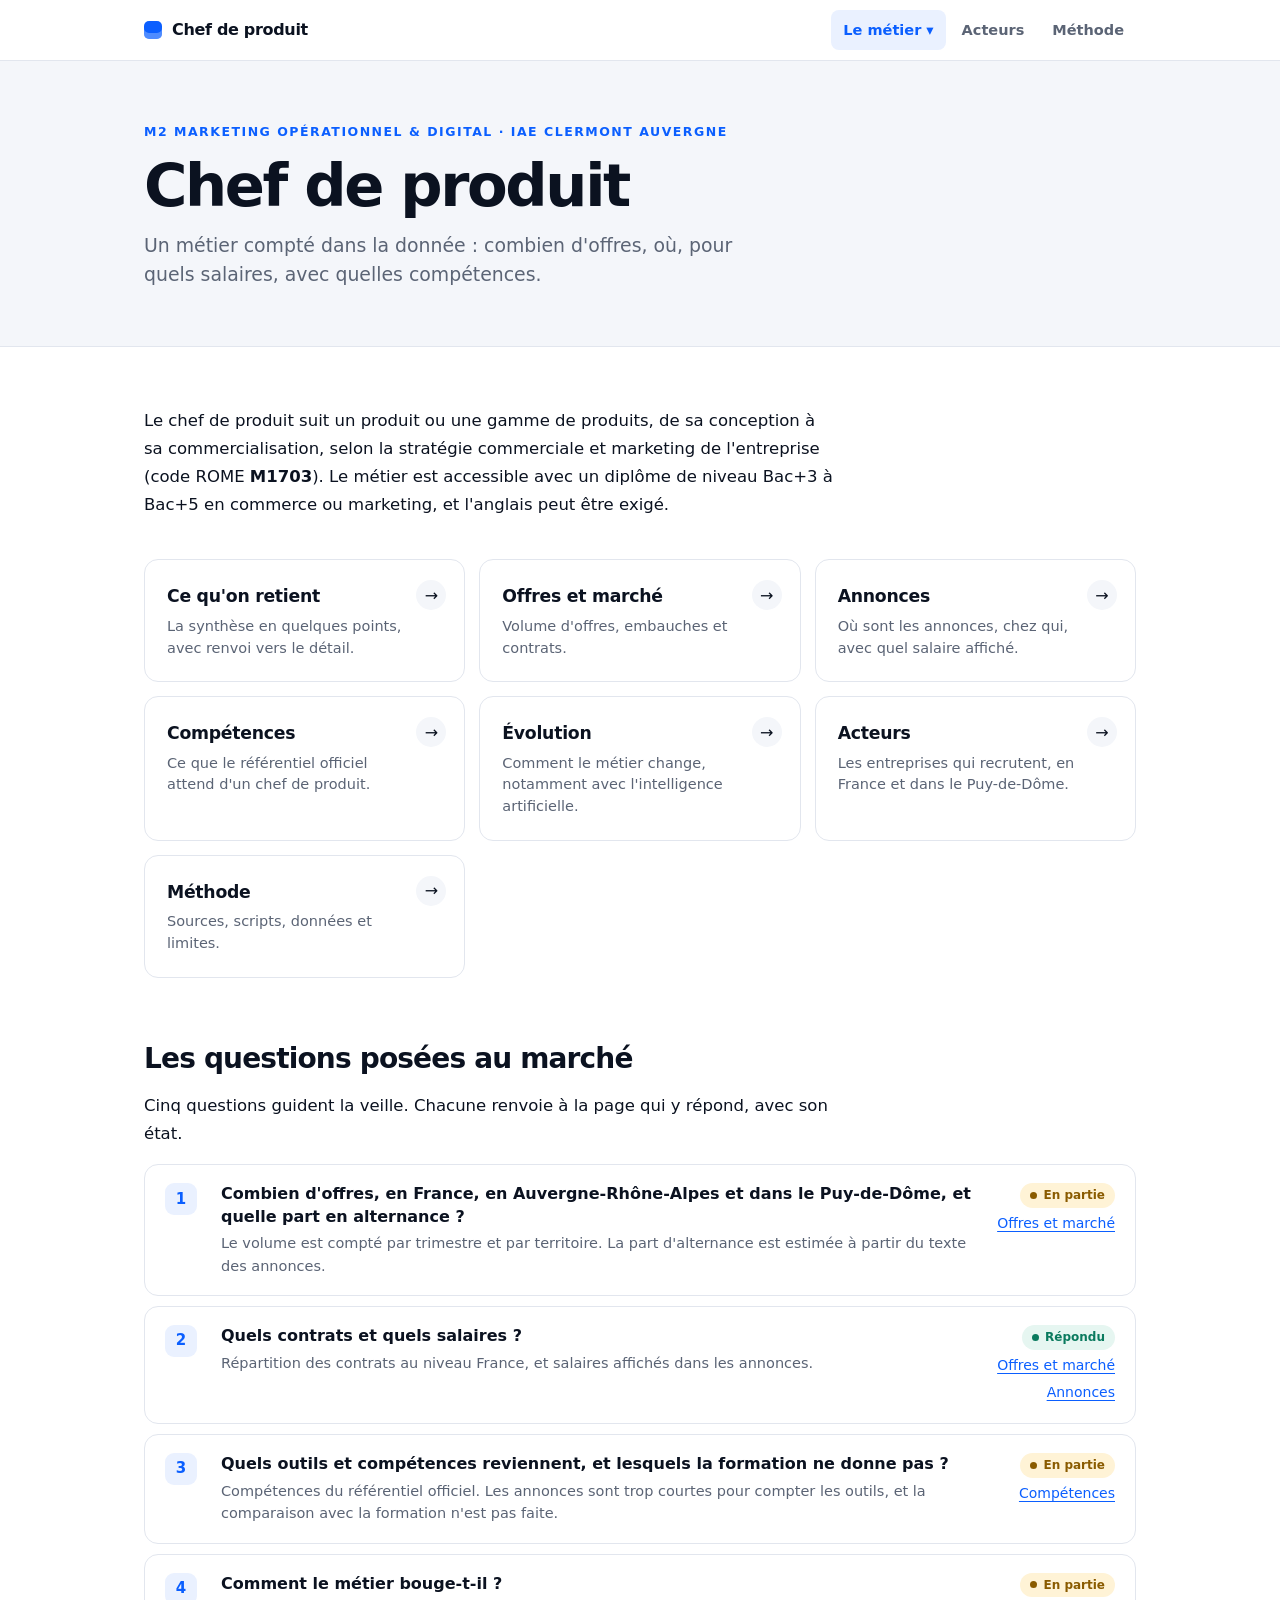
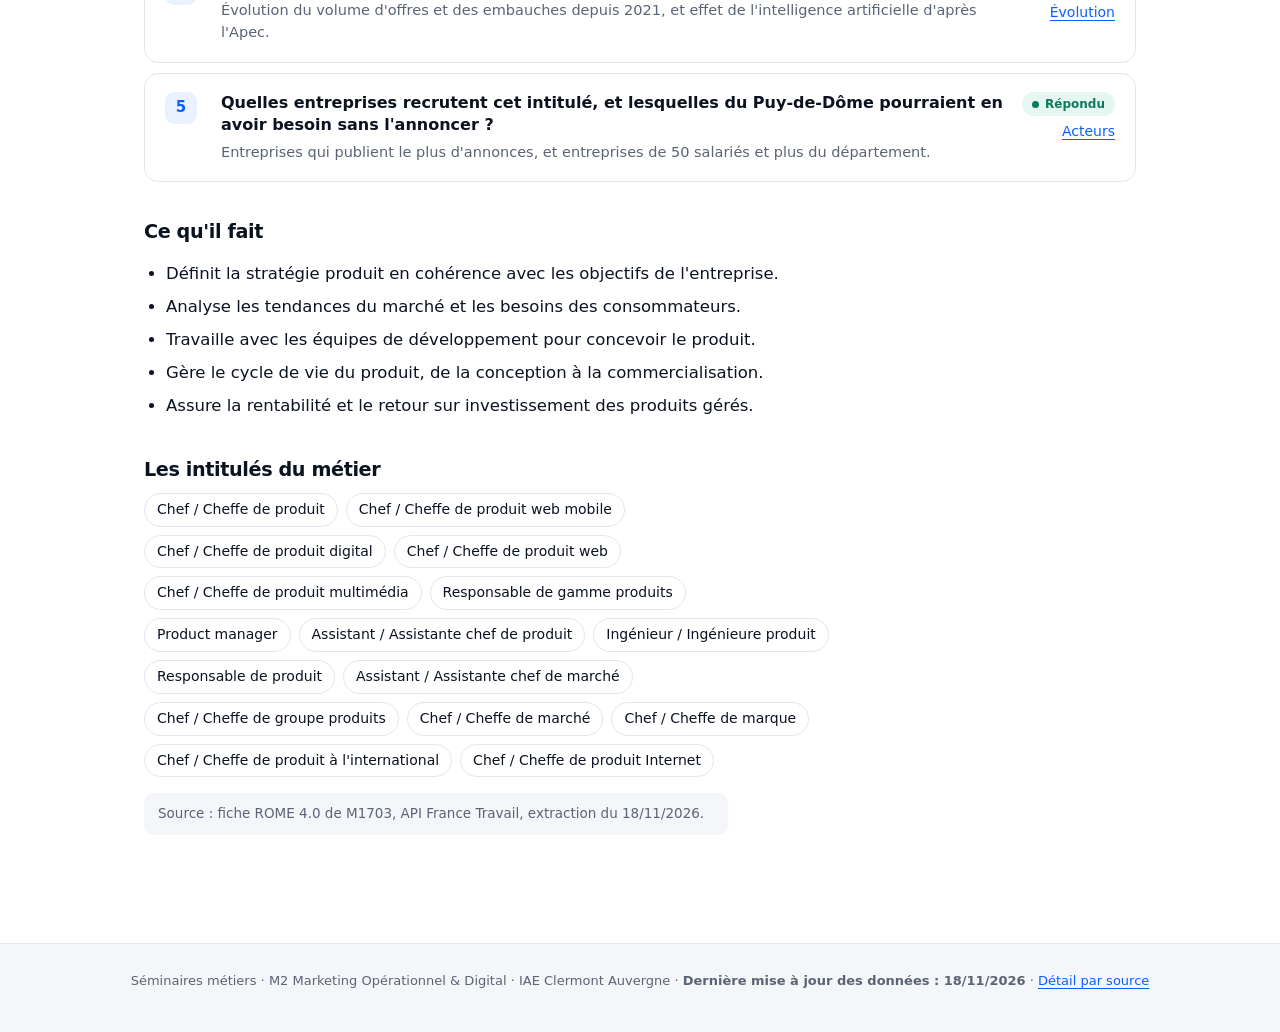
==== commit ff85af4c: "Annonces : sections contrats et emploi/alternance/stage retirees, mots a zero masques ; accueil sans" ====
--- a/index.html
+++ b/index.html
@@ -5,7 +5,7 @@
 <meta name="viewport" content="width=device-width, initial-scale=1">
 <title>Chef de produit · veille métier</title>
 <link rel="icon" href="data:image/svg+xml,%3Csvg xmlns='http://www.w3.org/2000/svg' viewBox='0 0 32 32'%3E%3Crect width='32' height='32' rx='7' fill='%230b5fff'/%3E%3C/svg%3E">
-<link rel="stylesheet" href="style.css?v=202611182217">
+<link rel="stylesheet" href="style.css?v=202611182241">
 </head>
 <body>
 <main class="accueil">
@@ -73,8 +73,8 @@
     <p class="source" style="margin-top:16px">Source : fiche ROME 4.0 de M1703, API France Travail, extraction du <span class="date"></span>.</p>
   </div>
 </main>
-<script src="donnees.js?v=202611182217"></script>
-<script src="commun.js?v=202611182217"></script>
+<script src="donnees.js?v=202611182241"></script>
+<script src="commun.js?v=202611182241"></script>
 <script>
 (function () {
   var D = window.DONNEES;
--- a/style.css
+++ b/style.css
@@ -36,18 +36,10 @@
 /* Bandeau d'en-tête de chaque page */
 .hero { background: var(--bande); border-bottom: 1px solid var(--trait); }
 .hero .contenu { max-width: 1040px; margin: 0 auto; padding: 60px 24px 56px; display: grid; grid-template-columns: minmax(0, 1fr); gap: 36px; align-items: end; }
-.hero-accueil .contenu { grid-template-columns: minmax(0, 1.25fr) minmax(0, .75fr); }
 .hero .surtitre { margin: 0 0 14px; font-size: 12.5px; font-weight: 650; letter-spacing: .12em; text-transform: uppercase; color: var(--accent); }
 .hero h1 { margin: 0 0 14px; font-size: clamp(2.3rem, 5.4vw, 3.7rem); line-height: 1.03; font-weight: 780; letter-spacing: -.04em; max-width: 18ch; }
 .hero p.chapeau { margin: 0; color: var(--discret); font-size: 1.18rem; line-height: 1.55; max-width: 52ch; }
-.hero-chiffres { display: grid; gap: 0; background: #fff; border: 1px solid var(--trait); border-radius: 14px; box-shadow: var(--ombre); }
-.hero-chiffres > div { padding: 16px 20px; border-top: 1px solid var(--trait); }
-.hero-chiffres > div:first-child { border-top: 0; }
-.hero-chiffres .valeur { font-size: 2.1rem; line-height: 1.05; font-weight: 780; letter-spacing: -.03em; }
-.hero-chiffres .legende { font-size: 13.5px; color: var(--discret); margin-top: 3px; line-height: 1.4; }
-.hero-chiffres .source-chiffre { display: block; font-size: 12.5px; opacity: .85; }
-.hero-chiffres > .note-chiffres { padding: 12px 20px; font-size: 12.5px; line-height: 1.45; color: var(--discret); background: var(--bande); border-radius: 0 0 14px 14px; }
-@media (max-width: 820px) { .hero-accueil .contenu { grid-template-columns: 1fr; } .hero .contenu { padding: 40px 20px 38px; } }
+@media (max-width: 820px) { .hero .contenu { padding: 40px 20px 38px; } }
 
 /* Contenu */
 main { max-width: 1040px; margin: 0 auto; padding: 44px 24px 88px; }
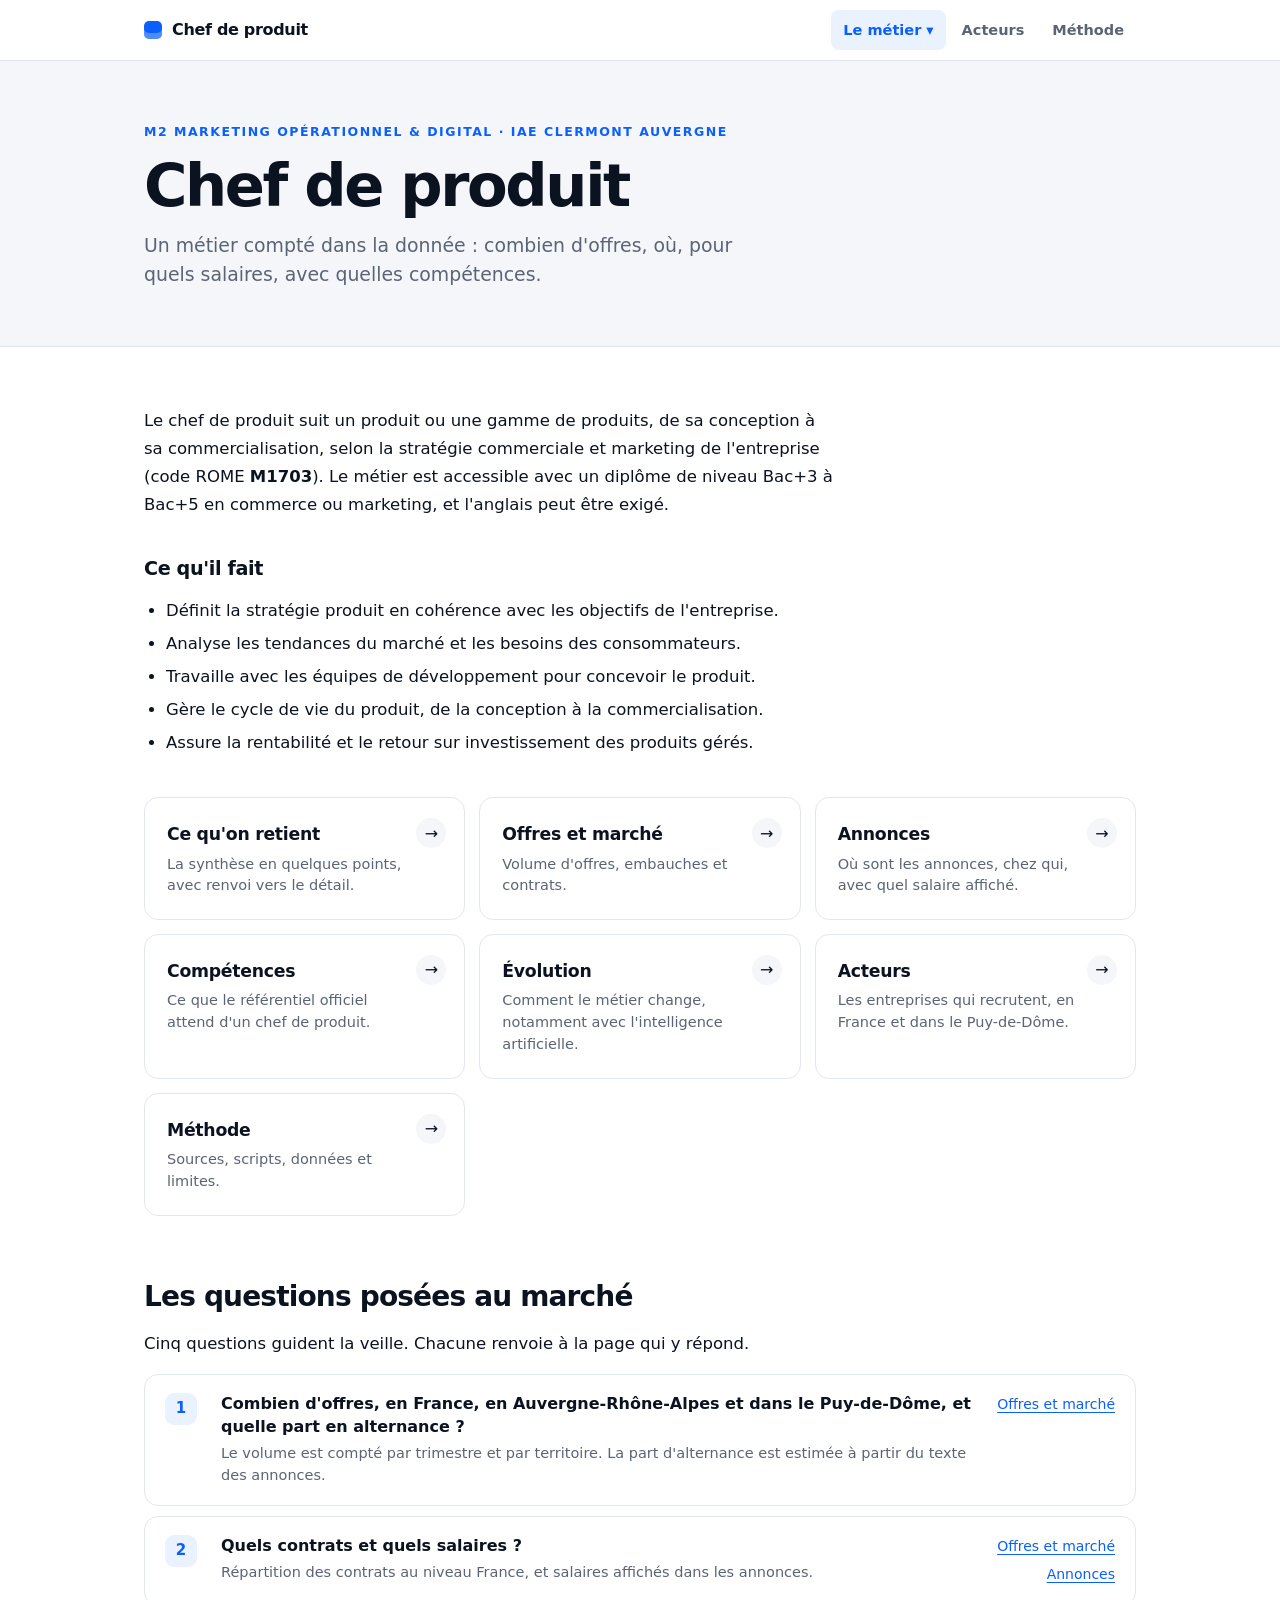
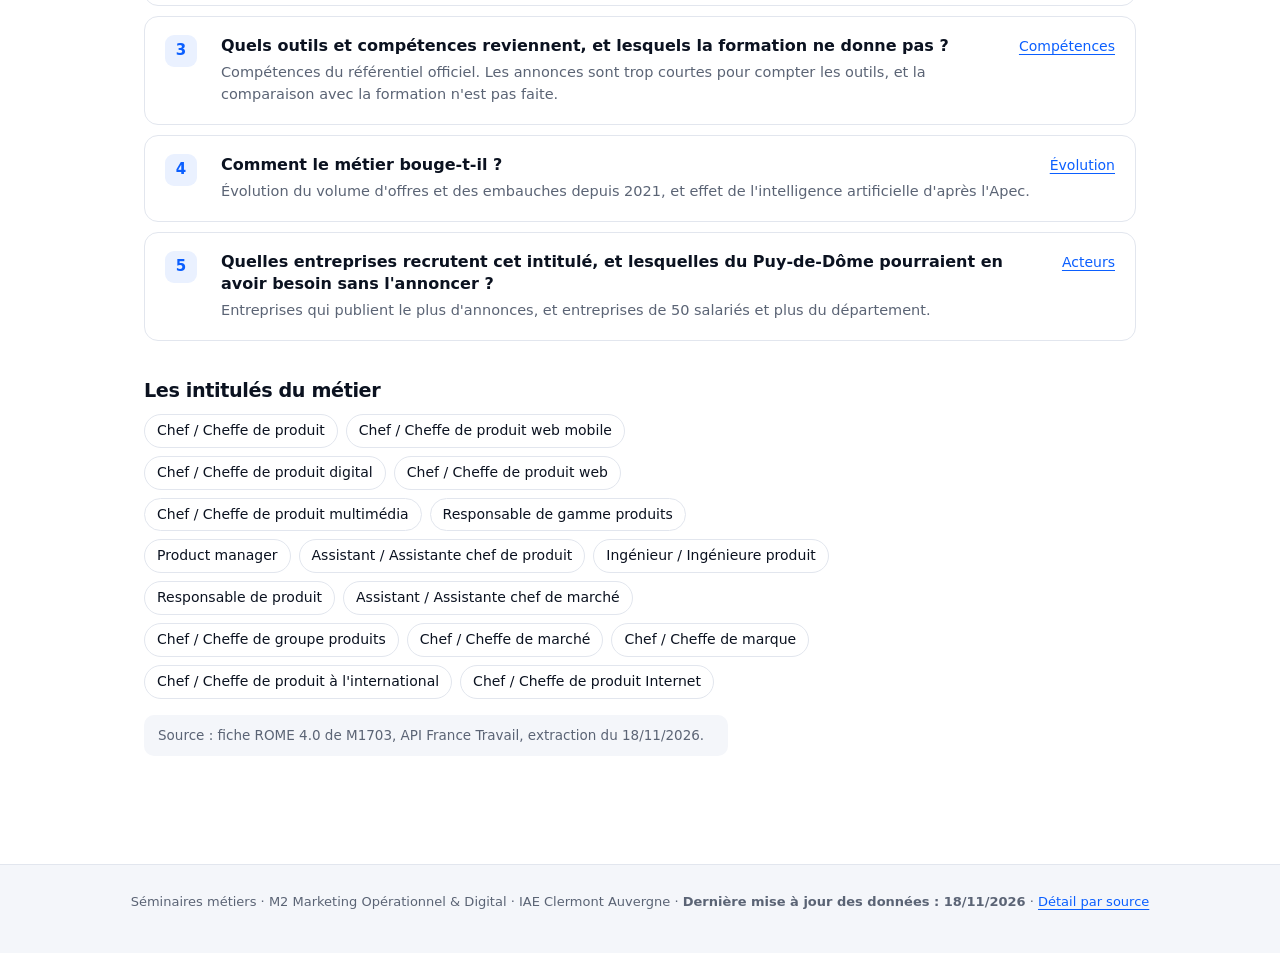
==== commit 33937857: "Accueil : Ce qu'il fait en haut de page, questions sans pastilles d'etat Co-Authored-By: Claude Sonn" ====
--- a/index.html
+++ b/index.html
@@ -5,7 +5,7 @@
 <meta name="viewport" content="width=device-width, initial-scale=1">
 <title>Chef de produit · veille métier</title>
 <link rel="icon" href="data:image/svg+xml,%3Csvg xmlns='http://www.w3.org/2000/svg' viewBox='0 0 32 32'%3E%3Crect width='32' height='32' rx='7' fill='%230b5fff'/%3E%3C/svg%3E">
-<link rel="stylesheet" href="style.css?v=202611182241">
+<link rel="stylesheet" href="style.css?v=202611182250">
 </head>
 <body>
 <main class="accueil">
@@ -14,6 +14,15 @@
 
   <div class="texte">
     <p>Le chef de produit suit un produit ou une gamme de produits, de sa conception à sa commercialisation, selon la stratégie commerciale et marketing de l'entreprise (code ROME <strong>M1703</strong>). Le métier est accessible avec un diplôme de niveau Bac+3 à Bac+5 en commerce ou marketing, et l'anglais peut être exigé.</p>
+
+    <h2>Ce qu'il fait</h2>
+    <ul class="liste">
+      <li>Définit la stratégie produit en cohérence avec les objectifs de l'entreprise.</li>
+      <li>Analyse les tendances du marché et les besoins des consommateurs.</li>
+      <li>Travaille avec les équipes de développement pour concevoir le produit.</li>
+      <li>Gère le cycle de vie du produit, de la conception à la commercialisation.</li>
+      <li>Assure la rentabilité et le retour sur investissement des produits gérés.</li>
+    </ul>
   </div>
 
   <div class="boutons">
@@ -28,53 +37,44 @@
 
   <section class="questions">
     <h2>Les questions posées au marché</h2>
-    <p>Cinq questions guident la veille. Chacune renvoie à la page qui y répond, avec son état.</p>
+    <p>Cinq questions guident la veille. Chacune renvoie à la page qui y répond.</p>
     <ol>
       <li>
         <div class="q-texte"><strong>Combien d'offres, en France, en Auvergne-Rhône-Alpes et dans le Puy-de-Dôme, et quelle part en alternance ?</strong>
         <span>Le volume est compté par trimestre et par territoire. La part d'alternance est estimée à partir du texte des annonces.</span></div>
-        <div class="q-etat"><em class="partiel">En partie</em><a href="offres.html">Offres et marché</a></div>
+        <div class="q-etat"><a href="offres.html">Offres et marché</a></div>
       </li>
       <li>
         <div class="q-texte"><strong>Quels contrats et quels salaires ?</strong>
         <span>Répartition des contrats au niveau France, et salaires affichés dans les annonces.</span></div>
-        <div class="q-etat"><em class="repondu">Répondu</em><a href="offres.html">Offres et marché</a><a href="annonces.html">Annonces</a></div>
+        <div class="q-etat"><a href="offres.html">Offres et marché</a><a href="annonces.html">Annonces</a></div>
       </li>
       <li>
         <div class="q-texte"><strong>Quels outils et compétences reviennent, et lesquels la formation ne donne pas ?</strong>
         <span>Compétences du référentiel officiel. Les annonces sont trop courtes pour compter les outils, et la comparaison avec la formation n'est pas faite.</span></div>
-        <div class="q-etat"><em class="partiel">En partie</em><a href="competences.html">Compétences</a></div>
+        <div class="q-etat"><a href="competences.html">Compétences</a></div>
       </li>
       <li>
         <div class="q-texte"><strong>Comment le métier bouge-t-il ?</strong>
         <span>Évolution du volume d'offres et des embauches depuis 2021, et effet de l'intelligence artificielle d'après l'Apec.</span></div>
-        <div class="q-etat"><em class="partiel">En partie</em><a href="evolution.html">Évolution</a></div>
+        <div class="q-etat"><a href="evolution.html">Évolution</a></div>
       </li>
       <li>
         <div class="q-texte"><strong>Quelles entreprises recrutent cet intitulé, et lesquelles du Puy-de-Dôme pourraient en avoir besoin sans l'annoncer ?</strong>
         <span>Entreprises qui publient le plus d'annonces, et entreprises de 50 salariés et plus du département.</span></div>
-        <div class="q-etat"><em class="repondu">Répondu</em><a href="acteurs.html">Acteurs</a></div>
+        <div class="q-etat"><a href="acteurs.html">Acteurs</a></div>
       </li>
     </ol>
   </section>
 
   <div class="texte">
-    <h2>Ce qu'il fait</h2>
-    <ul class="liste">
-      <li>Définit la stratégie produit en cohérence avec les objectifs de l'entreprise.</li>
-      <li>Analyse les tendances du marché et les besoins des consommateurs.</li>
-      <li>Travaille avec les équipes de développement pour concevoir le produit.</li>
-      <li>Gère le cycle de vie du produit, de la conception à la commercialisation.</li>
-      <li>Assure la rentabilité et le retour sur investissement des produits gérés.</li>
-    </ul>
-
     <h2>Les intitulés du métier</h2>
     <ul class="puces" id="appellations"></ul>
     <p class="source" style="margin-top:16px">Source : fiche ROME 4.0 de M1703, API France Travail, extraction du <span class="date"></span>.</p>
   </div>
 </main>
-<script src="donnees.js?v=202611182241"></script>
-<script src="commun.js?v=202611182241"></script>
+<script src="donnees.js?v=202611182250"></script>
+<script src="commun.js?v=202611182250"></script>
 <script>
 (function () {
   var D = window.DONNEES;
--- a/style.css
+++ b/style.css
@@ -75,10 +75,6 @@
 .q-texte strong { display: block; font-size: 1rem; line-height: 1.4; font-weight: 650; }
 .q-texte span { display: block; margin-top: 4px; font-size: 14.5px; color: var(--discret); line-height: 1.55; }
 .q-etat { display: flex; flex-direction: column; align-items: flex-end; gap: 4px; font-size: 14px; white-space: nowrap; }
-.q-etat em { font-style: normal; font-size: 12px; font-weight: 650; display: inline-flex; align-items: center; gap: 6px; padding: 2px 10px; border-radius: 999px; }
-.q-etat em::before { content: ""; width: 7px; height: 7px; border-radius: 50%; background: currentColor; }
-.q-etat em.repondu { color: #0a7a5e; background: #e6f6f1; }
-.q-etat em.partiel { color: #8a5b00; background: #fff3d6; }
 @media (max-width: 640px) { .questions li { grid-template-columns: 36px 1fr; padding: 16px; } .q-etat { grid-column: 2; flex-direction: row; flex-wrap: wrap; align-items: center; gap: 6px 14px; } }
 
 /* Chiffres clés */
